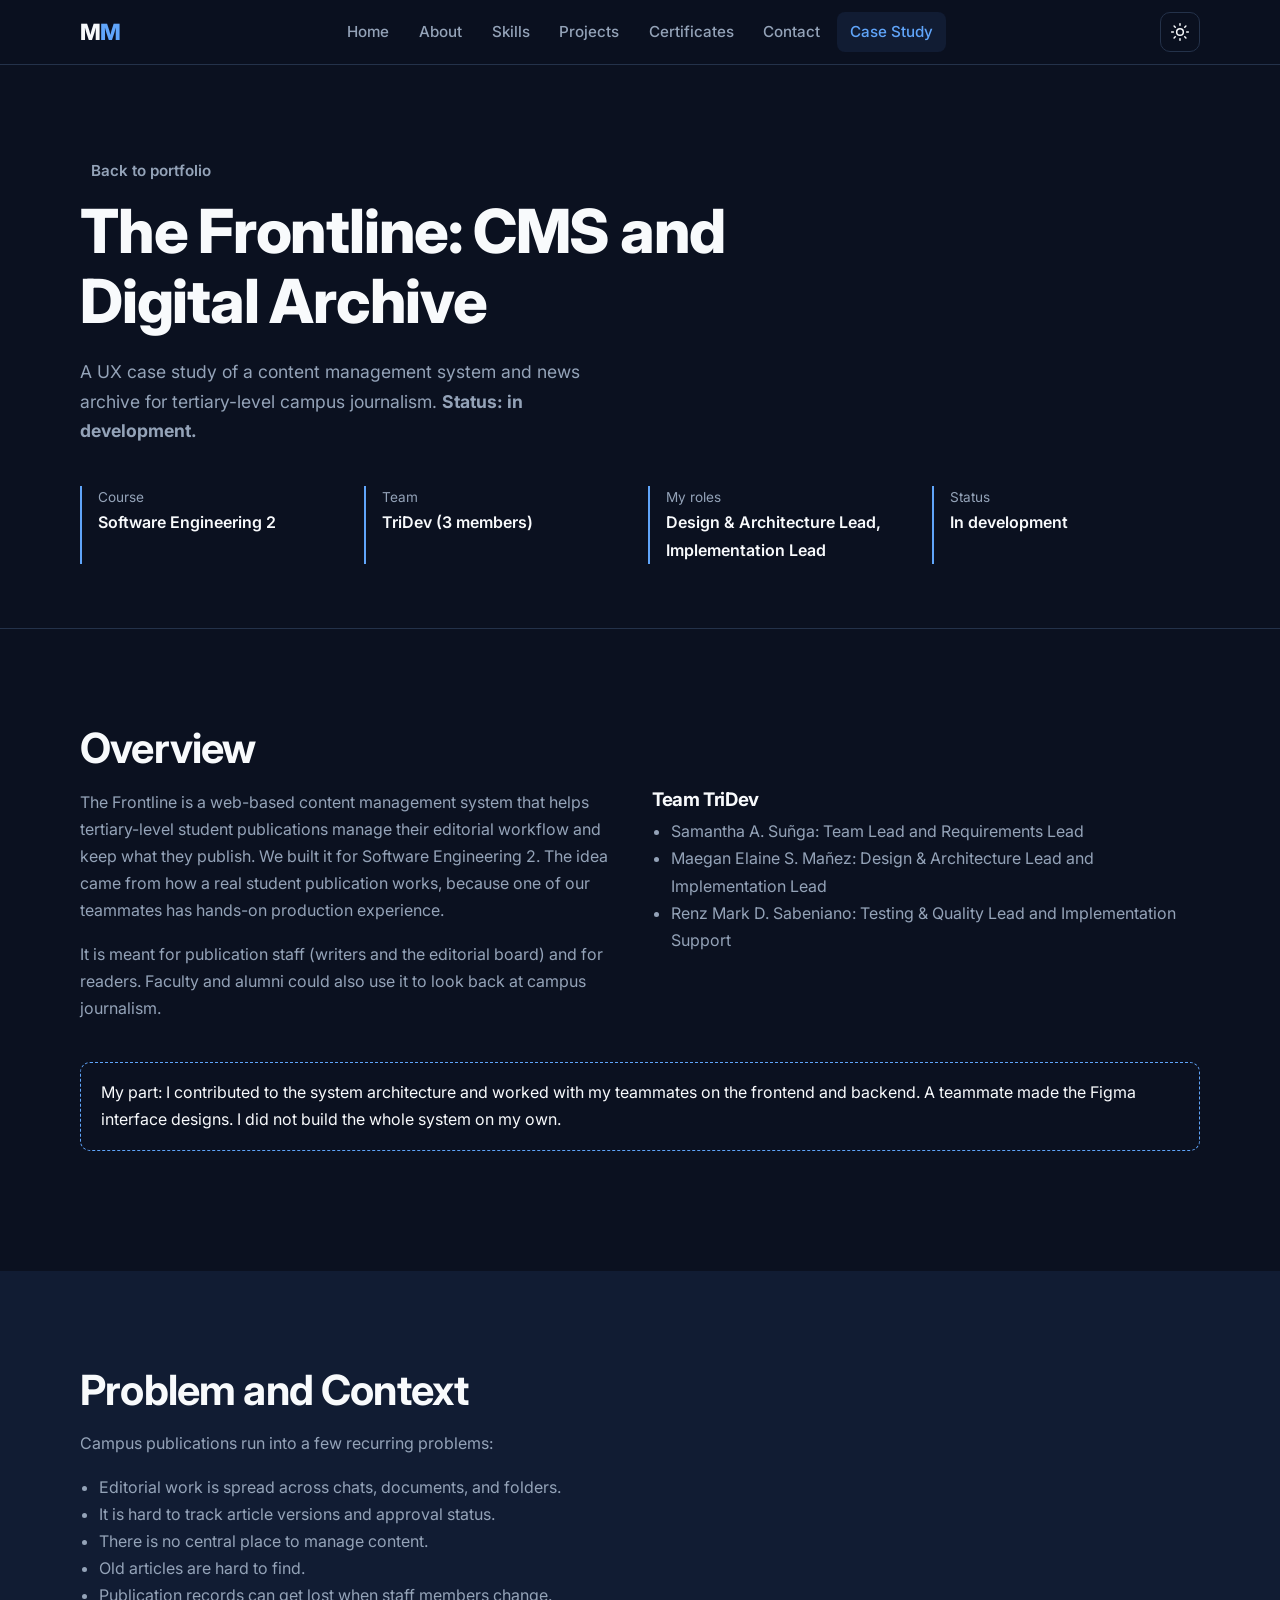
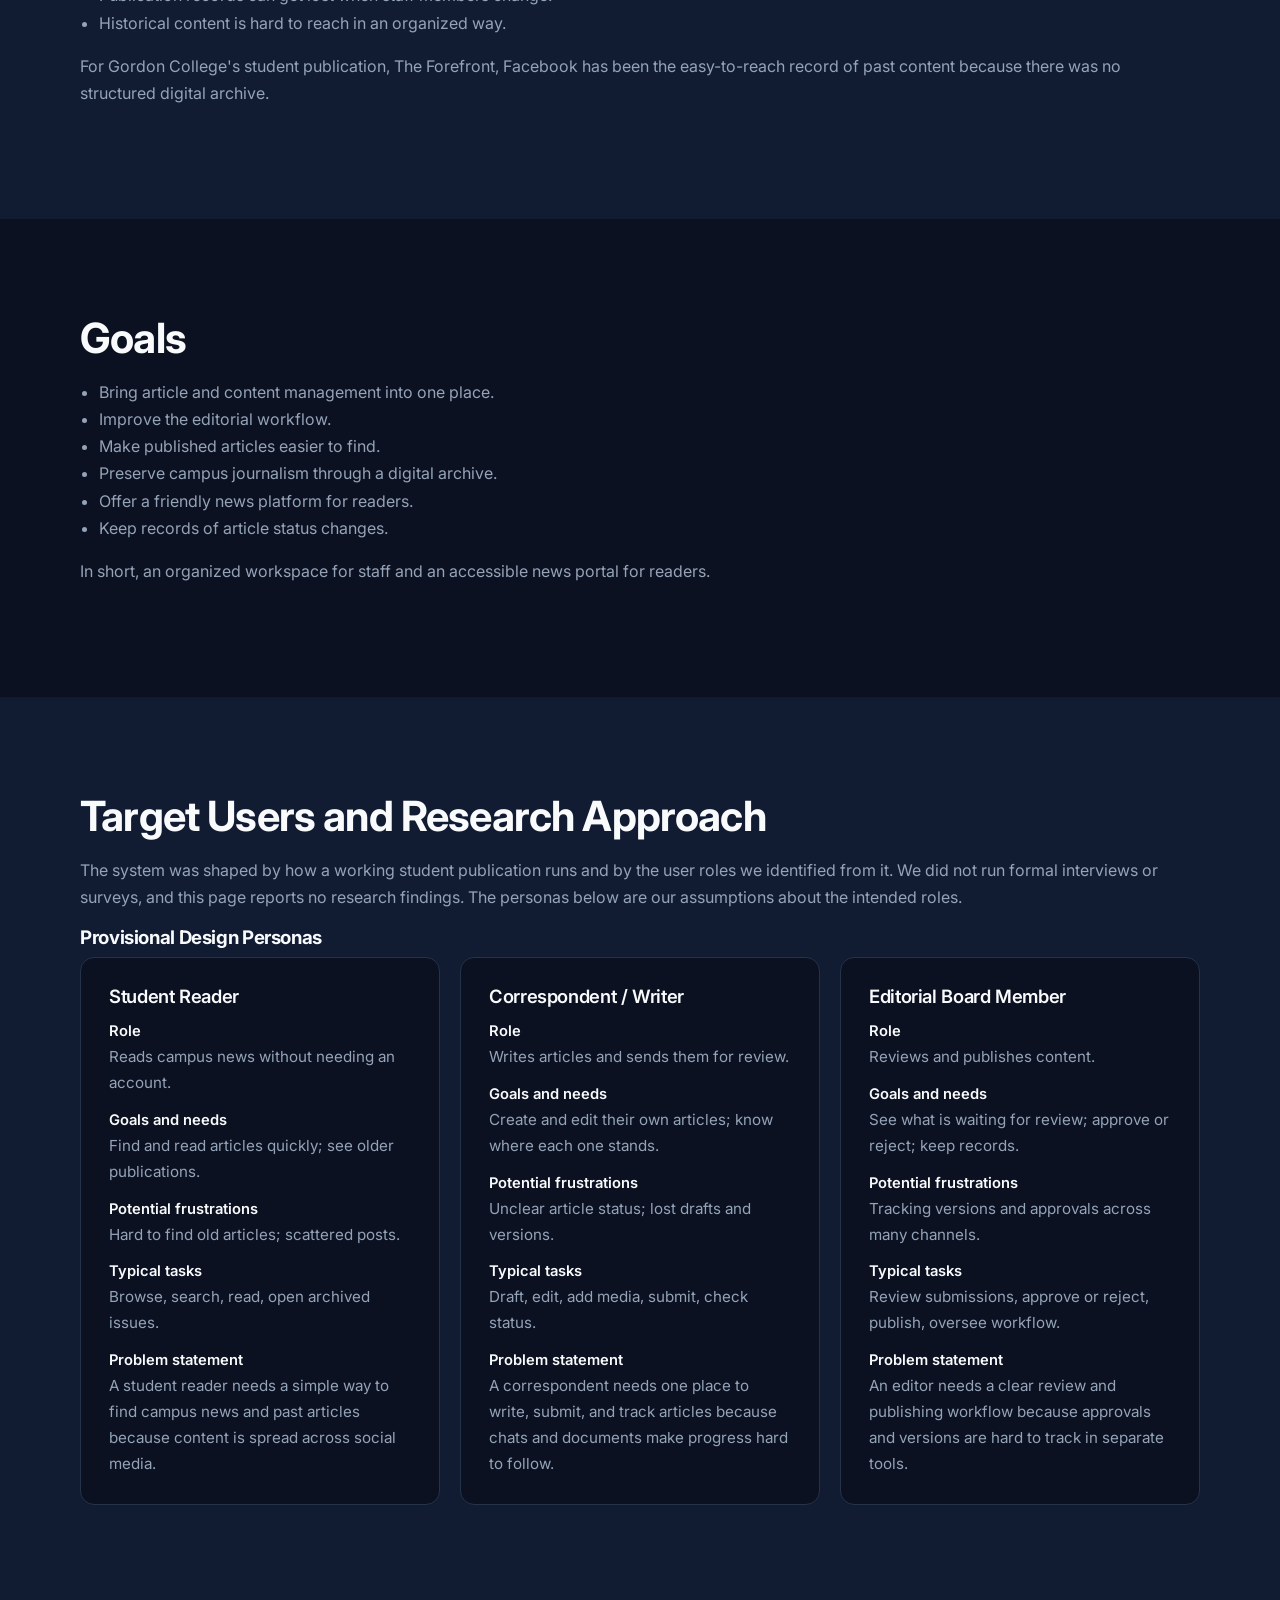
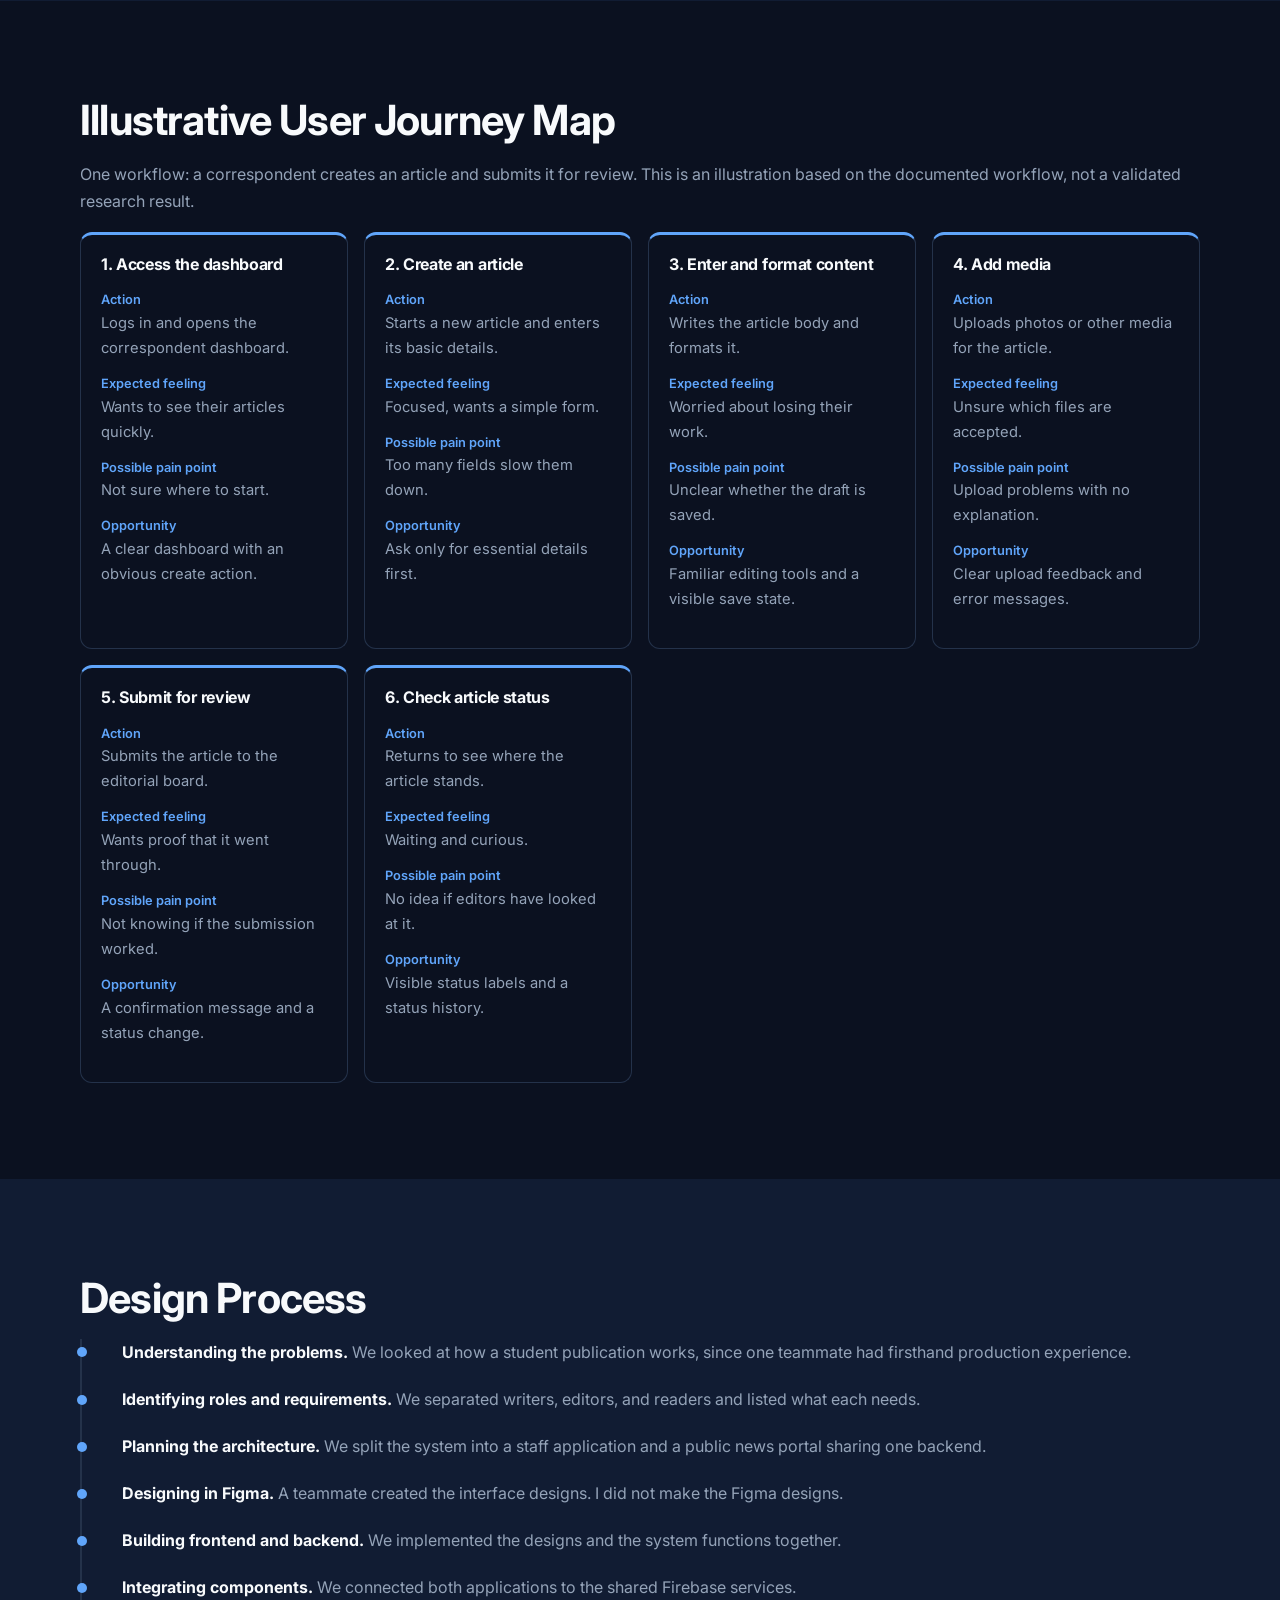
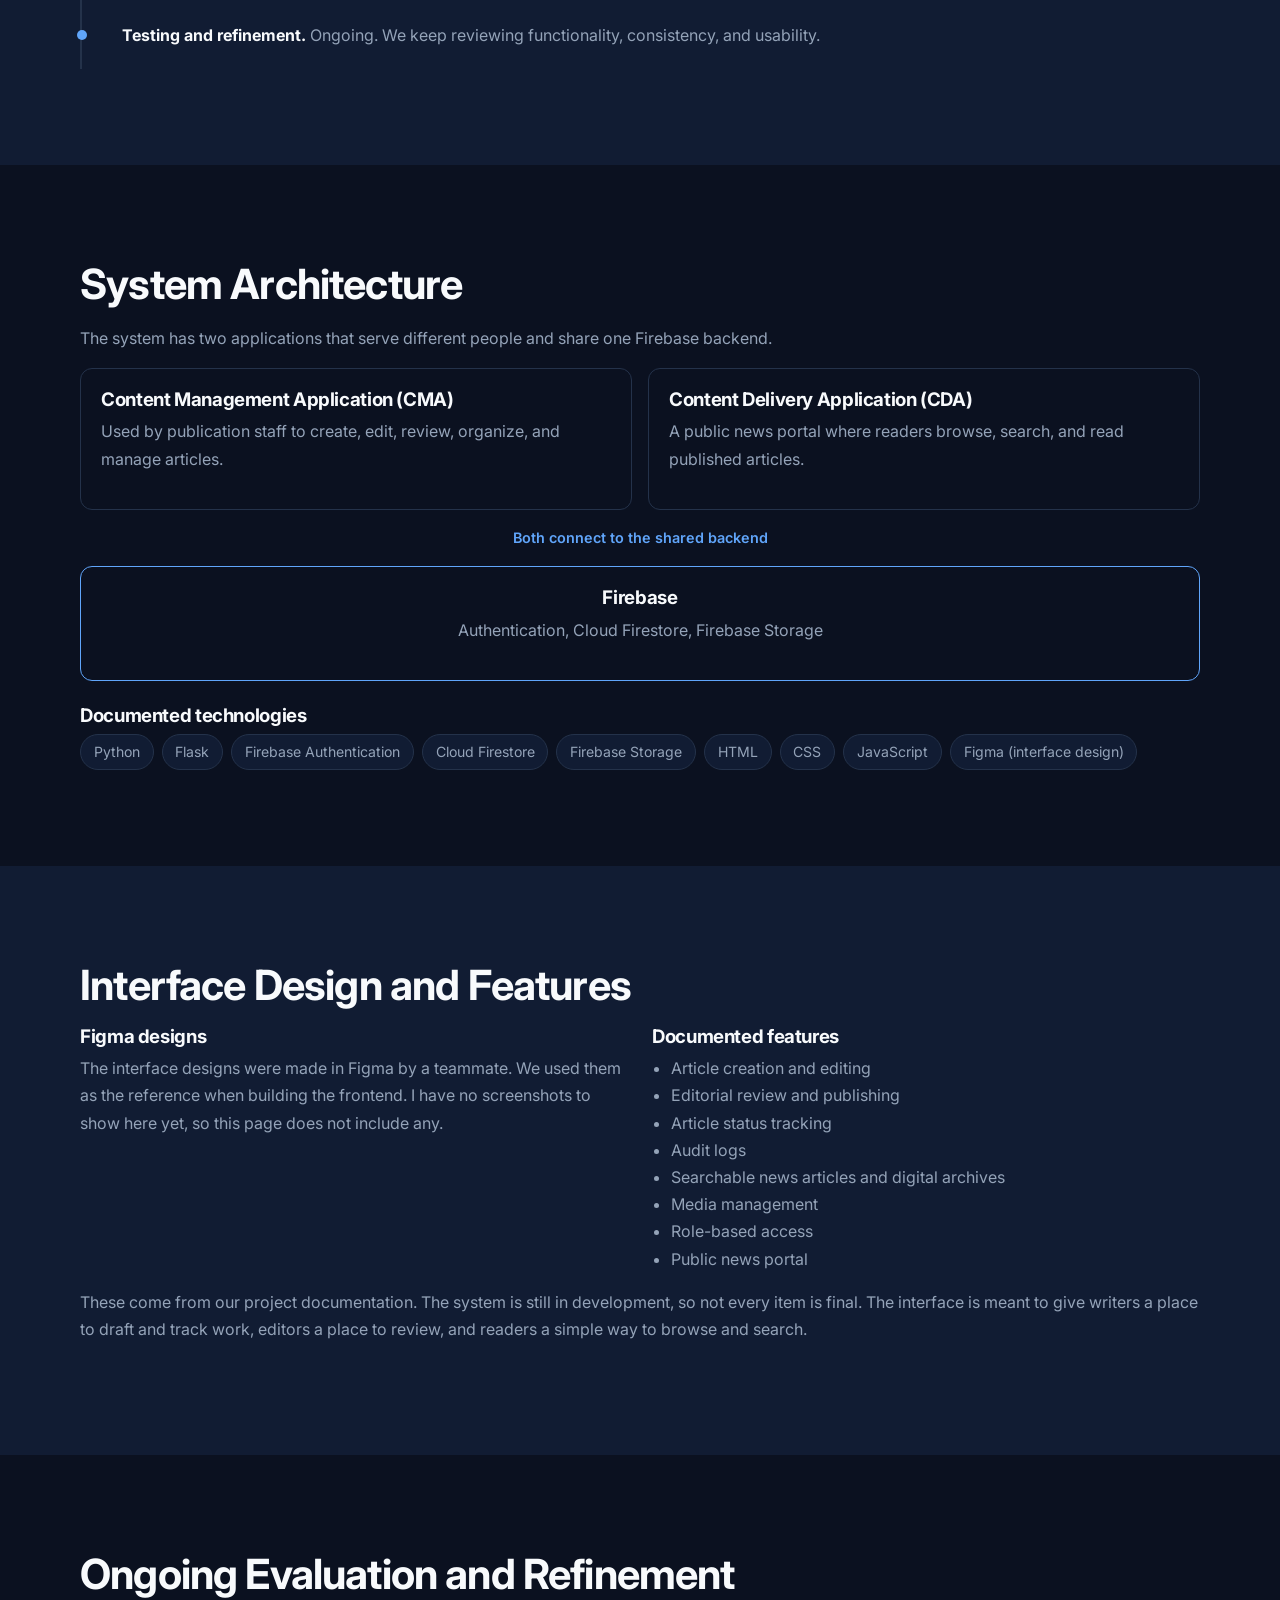
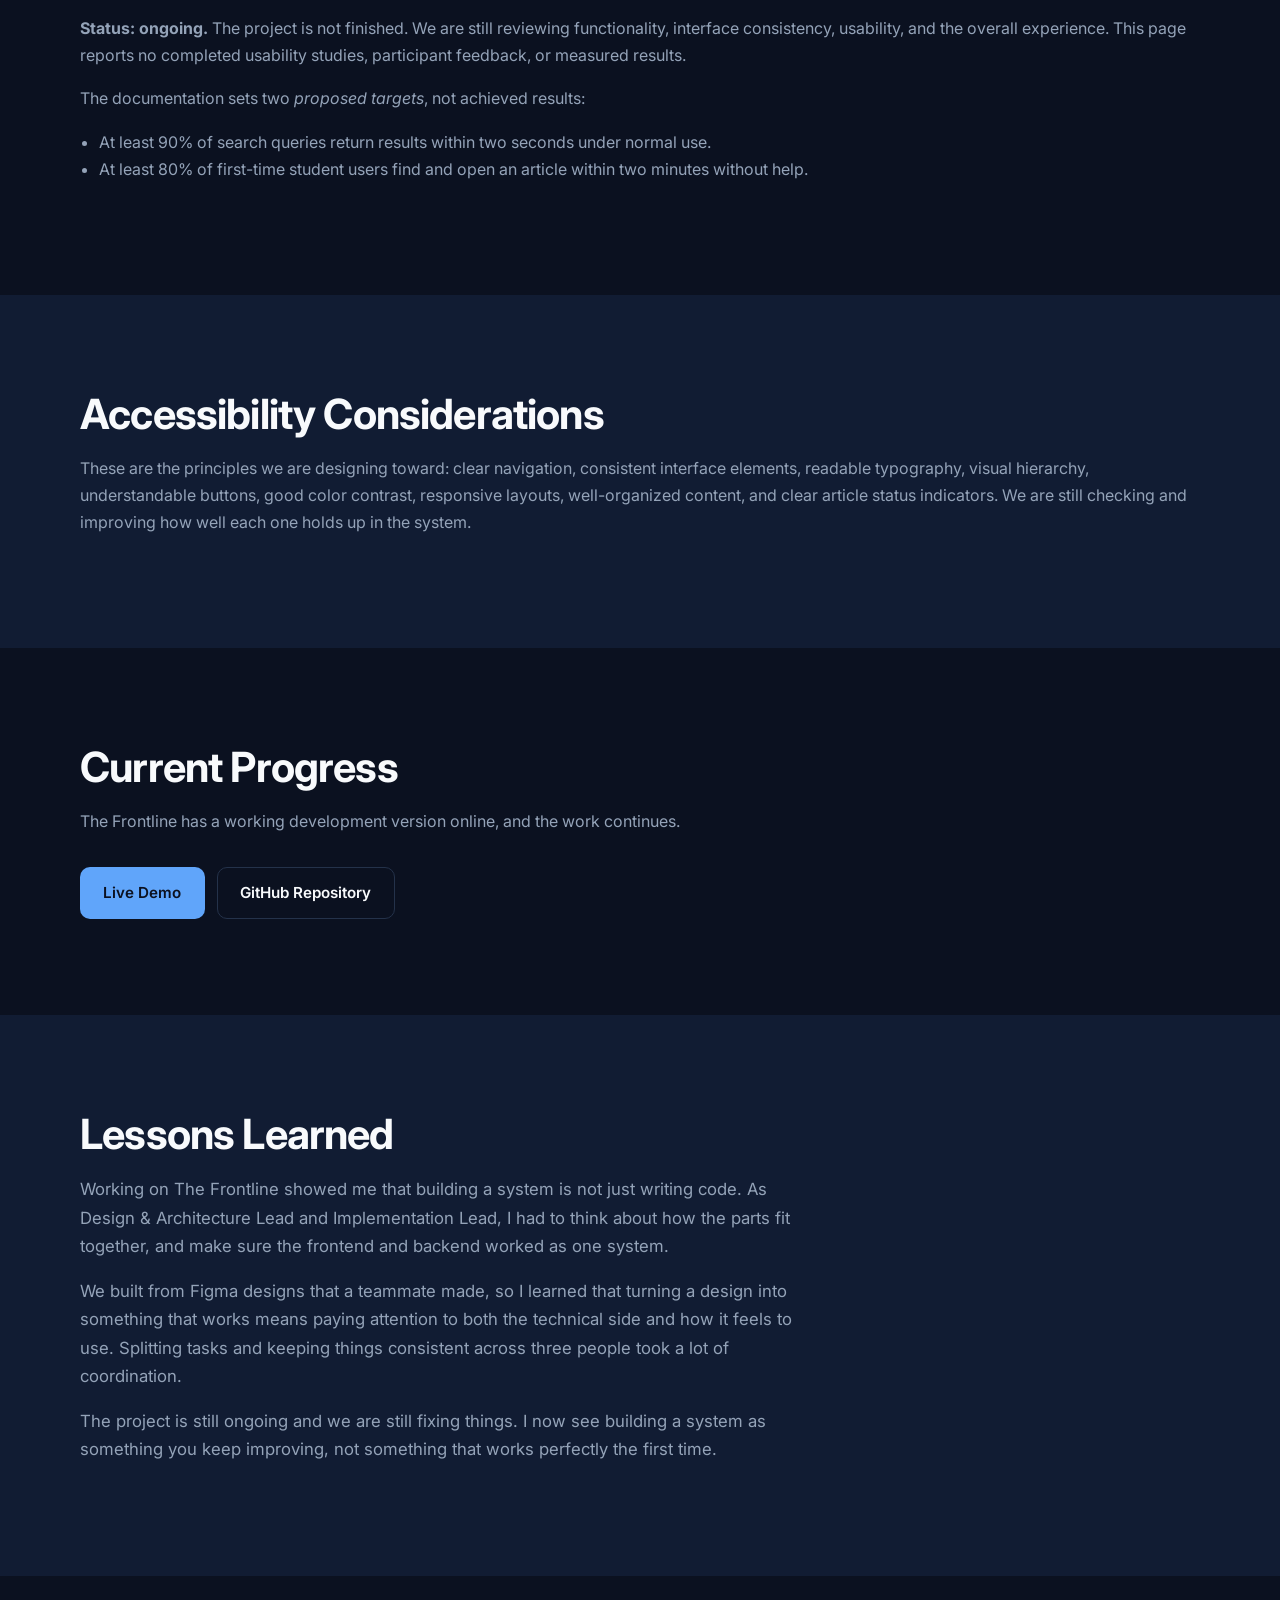
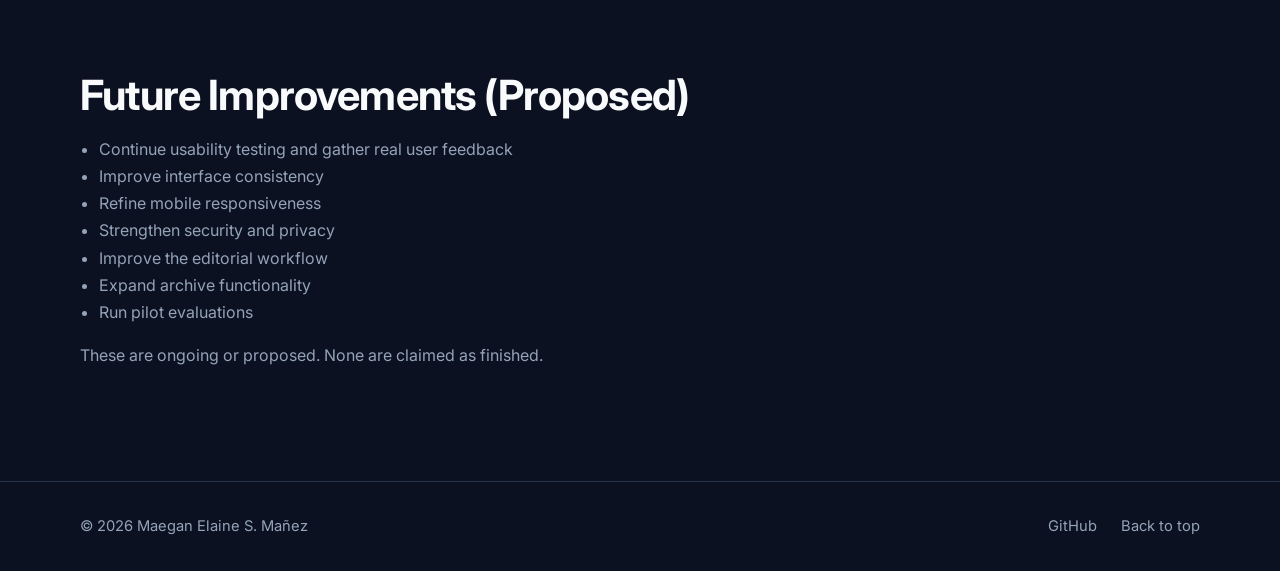
==== frontend/case-study.html @ 3d096ece "Initial commit - Personal Portfolio" ====
<!DOCTYPE html>
<html lang="en" data-theme="dark">
<head>
<meta charset="UTF-8">
<meta name="viewport" content="width=device-width, initial-scale=1">
<title>The Frontline UX Case Study | Maegan Elaine S. Mañez</title>
<meta name="description" content="UX case study of The Frontline, a CMS and digital archive for campus journalism, by Maegan Elaine S. Mañez.">
<link rel="preconnect" href="https://fonts.googleapis.com">
<link rel="preconnect" href="https://fonts.gstatic.com" crossorigin>
<link href="https://fonts.googleapis.com/css2?family=Inter:wght@400;500;600;700;800&display=swap" rel="stylesheet">
<script>(function(){var t="dark";try{t=localStorage.getItem("theme")||"dark";}catch(e){}document.documentElement.setAttribute("data-theme",t);})();</script>
<link rel="stylesheet" href="style.css">
</head>
<body data-static-nav>
<a class="skip" href="#main">Skip to content</a>
<header class="nav" id="nav"><div class="container nav-inner">
<a href="index.html#home" class="logo" aria-label="Maegan, back to home">M<span>M</span></a>
<nav id="menu" class="menu" aria-label="Primary"><a href="index.html#home">Home</a><a href="index.html#about">About</a><a href="index.html#skills">Skills</a><a href="index.html#projects">Projects</a><a href="index.html#certificates">Certificates</a><a href="index.html#contact">Contact</a><a href="case-study.html" class="active" aria-current="page">Case Study</a></nav>
<div class="nav-actions"><button class="icon-btn" id="themeToggle" type="button" aria-label="Switch to light mode"><svg class="i-sun" viewBox="0 0 24 24" aria-hidden="true"><circle cx="12" cy="12" r="4"/><path d="M12 2v2M12 20v2M4.9 4.9l1.4 1.4M17.7 17.7l1.4 1.4M2 12h2M20 12h2M4.9 19.1l1.4-1.4M17.7 6.3l1.4-1.4"/></svg><svg class="i-moon" viewBox="0 0 24 24" aria-hidden="true"><path d="M21 12.8A9 9 0 1 1 11.2 3a7 7 0 0 0 9.8 9.8z"/></svg></button>
<button class="icon-btn burger" id="burger" type="button" aria-label="Open menu" aria-expanded="false" aria-controls="menu"><svg viewBox="0 0 24 24" aria-hidden="true"><path d="M4 7h16M4 12h16M4 17h16"/></svg></button></div></div></header>
<main id="main" class="cs">
<header class="cs-hero"><div class="container">
<a class="btn link" href="index.html#projects">Back to portfolio</a>
<h1>The Frontline: CMS and Digital Archive</h1>
<p class="lead">A UX case study of a content management system and news archive for tertiary-level campus journalism. <strong>Status: in development.</strong></p>
<dl class="facts"><div><dt>Course</dt><dd>Software Engineering 2</dd></div><div><dt>Team</dt><dd>TriDev (3 members)</dd></div><div><dt>My roles</dt><dd>Design &amp; Architecture Lead, Implementation Lead</dd></div><div><dt>Status</dt><dd>In development</dd></div></dl>
</div></header>
<section class="section"><div class="container reveal"><h2>Overview</h2><div class="two-col"><div><p>The Frontline is a web-based content management system that helps tertiary-level student publications manage their editorial workflow and keep what they publish. We built it for Software Engineering 2. The idea came from how a real student publication works, because one of our teammates has hands-on production experience.</p><p>It is meant for publication staff (writers and the editorial board) and for readers. Faculty and alumni could also use it to look back at campus journalism.</p></div>
<div><h3>Team TriDev</h3><ul class="plain"><li>Samantha A. Suñga: Team Lead and Requirements Lead</li><li>Maegan Elaine S. Mañez: Design &amp; Architecture Lead and Implementation Lead</li><li>Renz Mark D. Sabeniano: Testing &amp; Quality Lead and Implementation Support</li></ul></div></div>
<p class="note">My part: I contributed to the system architecture and worked with my teammates on the frontend and backend. A teammate made the Figma interface designs. I did not build the whole system on my own.</p></div></section><section class="section alt"><div class="container reveal"><h2>Problem and Context</h2><p>Campus publications run into a few recurring problems:</p><ul class="plain"><li>Editorial work is spread across chats, documents, and folders.</li><li>It is hard to track article versions and approval status.</li><li>There is no central place to manage content.</li><li>Old articles are hard to find.</li><li>Publication records can get lost when staff members change.</li><li>Historical content is hard to reach in an organized way.</li></ul><p>For Gordon College's student publication, The Forefront, Facebook has been the easy-to-reach record of past content because there was no structured digital archive.</p></div></section><section class="section"><div class="container reveal"><h2>Goals</h2><ul class="plain"><li>Bring article and content management into one place.</li><li>Improve the editorial workflow.</li><li>Make published articles easier to find.</li><li>Preserve campus journalism through a digital archive.</li><li>Offer a friendly news platform for readers.</li><li>Keep records of article status changes.</li></ul><p>In short, an organized workspace for staff and an accessible news portal for readers.</p></div></section><section class="section alt"><div class="container reveal"><h2>Target Users and Research Approach</h2><p>The system was shaped by how a working student publication runs and by the user roles we identified from it. We did not run formal interviews or surveys, and this page reports no research findings. The personas below are our assumptions about the intended roles.</p><h3>Provisional Design Personas</h3><div class="grid three"><article class="card persona"><h3>Student Reader</h3><dl><dt>Role</dt><dd>Reads campus news without needing an account.</dd><dt>Goals and needs</dt><dd>Find and read articles quickly; see older publications.</dd><dt>Potential frustrations</dt><dd>Hard to find old articles; scattered posts.</dd><dt>Typical tasks</dt><dd>Browse, search, read, open archived issues.</dd><dt>Problem statement</dt><dd>A student reader needs a simple way to find campus news and past articles because content is spread across social media.</dd></dl></article><article class="card persona"><h3>Correspondent / Writer</h3><dl><dt>Role</dt><dd>Writes articles and sends them for review.</dd><dt>Goals and needs</dt><dd>Create and edit their own articles; know where each one stands.</dd><dt>Potential frustrations</dt><dd>Unclear article status; lost drafts and versions.</dd><dt>Typical tasks</dt><dd>Draft, edit, add media, submit, check status.</dd><dt>Problem statement</dt><dd>A correspondent needs one place to write, submit, and track articles because chats and documents make progress hard to follow.</dd></dl></article><article class="card persona"><h3>Editorial Board Member</h3><dl><dt>Role</dt><dd>Reviews and publishes content.</dd><dt>Goals and needs</dt><dd>See what is waiting for review; approve or reject; keep records.</dd><dt>Potential frustrations</dt><dd>Tracking versions and approvals across many channels.</dd><dt>Typical tasks</dt><dd>Review submissions, approve or reject, publish, oversee workflow.</dd><dt>Problem statement</dt><dd>An editor needs a clear review and publishing workflow because approvals and versions are hard to track in separate tools.</dd></dl></article></div></div></section><section class="section"><div class="container reveal"><h2>Illustrative User Journey Map</h2><p>One workflow: a correspondent creates an article and submits it for review. This is an illustration based on the documented workflow, not a validated research result.</p><div class="journey"><article class="stage"><h3>1. Access the dashboard</h3><dl><dt>Action</dt><dd>Logs in and opens the correspondent dashboard.</dd><dt>Expected feeling</dt><dd>Wants to see their articles quickly.</dd><dt>Possible pain point</dt><dd>Not sure where to start.</dd><dt>Opportunity</dt><dd>A clear dashboard with an obvious create action.</dd></dl></article><article class="stage"><h3>2. Create an article</h3><dl><dt>Action</dt><dd>Starts a new article and enters its basic details.</dd><dt>Expected feeling</dt><dd>Focused, wants a simple form.</dd><dt>Possible pain point</dt><dd>Too many fields slow them down.</dd><dt>Opportunity</dt><dd>Ask only for essential details first.</dd></dl></article><article class="stage"><h3>3. Enter and format content</h3><dl><dt>Action</dt><dd>Writes the article body and formats it.</dd><dt>Expected feeling</dt><dd>Worried about losing their work.</dd><dt>Possible pain point</dt><dd>Unclear whether the draft is saved.</dd><dt>Opportunity</dt><dd>Familiar editing tools and a visible save state.</dd></dl></article><article class="stage"><h3>4. Add media</h3><dl><dt>Action</dt><dd>Uploads photos or other media for the article.</dd><dt>Expected feeling</dt><dd>Unsure which files are accepted.</dd><dt>Possible pain point</dt><dd>Upload problems with no explanation.</dd><dt>Opportunity</dt><dd>Clear upload feedback and error messages.</dd></dl></article><article class="stage"><h3>5. Submit for review</h3><dl><dt>Action</dt><dd>Submits the article to the editorial board.</dd><dt>Expected feeling</dt><dd>Wants proof that it went through.</dd><dt>Possible pain point</dt><dd>Not knowing if the submission worked.</dd><dt>Opportunity</dt><dd>A confirmation message and a status change.</dd></dl></article><article class="stage"><h3>6. Check article status</h3><dl><dt>Action</dt><dd>Returns to see where the article stands.</dd><dt>Expected feeling</dt><dd>Waiting and curious.</dd><dt>Possible pain point</dt><dd>No idea if editors have looked at it.</dd><dt>Opportunity</dt><dd>Visible status labels and a status history.</dd></dl></article></div></div></section><section class="section alt"><div class="container reveal"><h2>Design Process</h2><ol class="timeline"><li><strong>Understanding the problems.</strong> We looked at how a student publication works, since one teammate had firsthand production experience.</li><li><strong>Identifying roles and requirements.</strong> We separated writers, editors, and readers and listed what each needs.</li><li><strong>Planning the architecture.</strong> We split the system into a staff application and a public news portal sharing one backend.</li><li><strong>Designing in Figma.</strong> A teammate created the interface designs. I did not make the Figma designs.</li><li><strong>Building frontend and backend.</strong> We implemented the designs and the system functions together.</li><li><strong>Integrating components.</strong> We connected both applications to the shared Firebase services.</li><li><strong>Testing and refinement.</strong> Ongoing. We keep reviewing functionality, consistency, and usability.</li></ol></div></section><section class="section"><div class="container reveal"><h2>System Architecture</h2><p>The system has two applications that serve different people and share one Firebase backend.</p><div class="arch"><div class="arch-row"><div class="arch-box"><h3>Content Management Application (CMA)</h3><p>Used by publication staff to create, edit, review, organize, and manage articles.</p></div><div class="arch-box"><h3>Content Delivery Application (CDA)</h3><p>A public news portal where readers browse, search, and read published articles.</p></div></div><div class="arch-link">Both connect to the shared backend</div><div class="arch-box base"><h3>Firebase</h3><p>Authentication, Cloud Firestore, Firebase Storage</p></div></div>
<h3 style="margin-top:1.5rem">Documented technologies</h3><ul class="chips"><li>Python</li><li>Flask</li><li>Firebase Authentication</li><li>Cloud Firestore</li><li>Firebase Storage</li><li>HTML</li><li>CSS</li><li>JavaScript</li><li>Figma (interface design)</li></ul></div></section><section class="section alt"><div class="container reveal"><h2>Interface Design and Features</h2><div class="two-col"><div><h3>Figma designs</h3><p>The interface designs were made in Figma by a teammate. We used them as the reference when building the frontend. I have no screenshots to show here yet, so this page does not include any.</p></div><div><h3>Documented features</h3><ul class="plain"><li>Article creation and editing</li><li>Editorial review and publishing</li><li>Article status tracking</li><li>Audit logs</li><li>Searchable news articles and digital archives</li><li>Media management</li><li>Role-based access</li><li>Public news portal</li></ul></div></div><p>These come from our project documentation. The system is still in development, so not every item is final. The interface is meant to give writers a place to draft and track work, editors a place to review, and readers a simple way to browse and search.</p></div></section><section class="section"><div class="container reveal"><h2>Ongoing Evaluation and Refinement</h2><p><strong>Status: ongoing.</strong> The project is not finished. We are still reviewing functionality, interface consistency, usability, and the overall experience. This page reports no completed usability studies, participant feedback, or measured results.</p><p>The documentation sets two <em>proposed targets</em>, not achieved results:</p><ul class="plain"><li>At least 90% of search queries return results within two seconds under normal use.</li><li>At least 80% of first-time student users find and open an article within two minutes without help.</li></ul></div></section><section class="section alt"><div class="container reveal"><h2>Accessibility Considerations</h2><p>These are the principles we are designing toward: clear navigation, consistent interface elements, readable typography, visual hierarchy, understandable buttons, good color contrast, responsive layouts, well-organized content, and clear article status indicators. We are still checking and improving how well each one holds up in the system.</p></div></section><section class="section"><div class="container reveal"><h2>Current Progress</h2><p>The Frontline has a working development version online, and the work continues.</p><div class="btn-row"><a class="btn primary" href="https://softeng-jet.vercel.app/index.html?section=News" target="_blank" rel="noopener noreferrer">Live Demo</a><a class="btn ghost" href="https://github.com/max-sng/The-Frontline-CMS-and-Digital-Archive" target="_blank" rel="noopener noreferrer">GitHub Repository</a></div></div></section><section class="section alt"><div class="container reveal"><h2>Lessons Learned</h2><div class="narrow"><p>Working on The Frontline showed me that building a system is not just writing code. As Design &amp; Architecture Lead and Implementation Lead, I had to think about how the parts fit together, and make sure the frontend and backend worked as one system.</p><p>We built from Figma designs that a teammate made, so I learned that turning a design into something that works means paying attention to both the technical side and how it feels to use. Splitting tasks and keeping things consistent across three people took a lot of coordination.</p><p>The project is still ongoing and we are still fixing things. I now see building a system as something you keep improving, not something that works perfectly the first time.</p></div></div></section><section class="section"><div class="container reveal"><h2>Future Improvements (Proposed)</h2><ul class="plain"><li>Continue usability testing and gather real user feedback</li><li>Improve interface consistency</li><li>Refine mobile responsiveness</li><li>Strengthen security and privacy</li><li>Improve the editorial workflow</li><li>Expand archive functionality</li><li>Run pilot evaluations</li></ul><p>These are ongoing or proposed. None are claimed as finished.</p></div></section>
</main>
<footer class="footer"><div class="container foot-inner"><p>&copy; <span id="year"></span> Maegan Elaine S. Mañez</p><div class="foot-links"><a href="https://github.com/MaeganManez" target="_blank" rel="noopener noreferrer">GitHub</a><a href="#main">Back to top</a></div></div></footer>
<script src="script.js"></script>
</body>
</html>
---- frontend/style.css ----
:root{--bg:#fff;--bg2:#F0F7FF;--accent:#2563EB;--text:#0F172A;--muted:#64748B;--line:#E2E8F0;--on-accent:#fff;--nav-bg:rgba(255,255,255,.85)}
[data-theme="dark"]{--bg:#0B1120;--bg2:#111C33;--accent:#60A5FA;--text:#F8FAFC;--muted:#94A3B8;--line:#24324A;--on-accent:#0B1120;--nav-bg:rgba(11,17,32,.85)}
*,*::before,*::after{box-sizing:border-box}
html{scroll-behavior:smooth;scroll-padding-top:72px}
body{margin:0;font-family:Inter,system-ui,-apple-system,"Segoe UI",sans-serif;background:var(--bg);color:var(--text);line-height:1.7;transition:background .3s,color .3s;overflow-x:hidden}
a{color:inherit;text-decoration:none}
h1,h2,h3{line-height:1.15;margin:0;letter-spacing:-.02em}
p{margin:0 0 1rem}
svg{width:1.25rem;height:1.25rem;fill:none;stroke:currentColor;stroke-width:1.8;stroke-linecap:round;stroke-linejoin:round;flex:none}
:focus-visible{outline:2px solid var(--accent);outline-offset:3px;border-radius:6px}
.container{width:min(1120px,100% - 2.5rem);margin-inline:auto}
.narrow{max-width:720px}
.skip{position:absolute;left:-999px;top:8px;background:var(--accent);color:var(--on-accent);padding:.5rem 1rem;border-radius:6px;z-index:100}
.skip:focus{left:8px}

.nav{position:sticky;top:0;z-index:50;background:var(--nav-bg);backdrop-filter:blur(10px);border-bottom:1px solid var(--line);transition:background .3s,border-color .3s}
.nav-inner{display:flex;align-items:center;justify-content:space-between;height:64px;gap:1rem}
.logo{font-weight:800;font-size:1.4rem;letter-spacing:-.04em}
.logo span{color:var(--accent)}
.menu{display:flex;gap:.25rem}
.menu a{padding:.45rem .8rem;border-radius:8px;color:var(--muted);font-size:.95rem;font-weight:500;transition:color .2s,background .2s}
.menu a:hover{color:var(--text);background:var(--bg2)}
.menu a.active{color:var(--accent);background:var(--bg2)}
.nav-actions{display:flex;gap:.5rem}
.icon-btn{display:grid;place-items:center;width:40px;height:40px;border:1px solid var(--line);background:transparent;color:var(--text);border-radius:10px;cursor:pointer;transition:border-color .2s,color .2s}
.icon-btn:hover{border-color:var(--accent);color:var(--accent)}
.burger{display:none}
[data-theme="dark"] .i-moon,[data-theme="light"] .i-sun{display:none}

.hero{position:relative;min-height:calc(100vh - 64px);display:flex;align-items:center;overflow:hidden;border-bottom:1px solid var(--line)}
.hero::before{content:"";position:absolute;inset:0;background-image:linear-gradient(var(--line) 1px,transparent 1px),linear-gradient(90deg,var(--line) 1px,transparent 1px);background-size:64px 64px;opacity:.35;mask-image:radial-gradient(ellipse at 75% 40%,#000 0,transparent 70%);-webkit-mask-image:radial-gradient(ellipse at 75% 40%,#000 0,transparent 70%)}
.hero-mark{position:absolute;right:max(2rem,6vw);top:50%;transform:translateY(-50%);font-size:clamp(9rem,30vw,26rem);font-weight:800;letter-spacing:-.08em;color:transparent;-webkit-text-stroke:2px var(--accent);opacity:.28;user-select:none;pointer-events:none;line-height:1}
.hero-inner{position:relative;padding-block:5rem;animation:rise .8s ease both}
.hero h1{font-size:clamp(2.8rem,8vw,5.5rem);font-weight:800}
.subtitle{margin:1.25rem 0 1rem;font-size:clamp(1.1rem,2.4vw,1.5rem);font-weight:600;color:var(--accent)}
.lead{max-width:560px;color:var(--muted);font-size:1.1rem}
.btn-row{display:flex;flex-wrap:wrap;gap:.75rem;margin-top:2rem;align-items:center}
.btn{display:inline-flex;align-items:center;gap:.5rem;padding:.75rem 1.4rem;border-radius:10px;font-weight:600;font-size:.95rem;border:1px solid transparent;transition:transform .2s,background .2s,border-color .2s,color .2s}
.btn.primary{background:var(--accent);color:var(--on-accent)}
.btn.primary:hover{transform:translateY(-2px)}
.btn.ghost{border-color:var(--line);color:var(--text)}
.btn.ghost:hover{border-color:var(--accent);color:var(--accent)}
.btn.link{color:var(--muted);padding-inline:.6rem}
.btn.link:hover{color:var(--accent)}

.section{padding:6rem 0}
.alt{background:var(--bg2)}
.section h2{font-size:clamp(1.9rem,4vw,2.6rem);font-weight:700;margin-bottom:.75rem}
.section-intro{color:var(--muted);margin-bottom:2.5rem}
.narrow p{color:var(--muted);font-size:1.05rem}
.narrow h2{margin-bottom:1.5rem}

.grid{display:grid;gap:1.25rem}
.grid.two{grid-template-columns:repeat(auto-fit,minmax(min(100%,340px),1fr))}
.grid.three{grid-template-columns:repeat(auto-fit,minmax(min(100%,280px),1fr))}
.card{background:var(--bg);border:1px solid var(--line);border-radius:14px;padding:1.75rem;transition:transform .25s,border-color .25s,background .3s}
.alt .card{background:var(--bg)}
.card:hover{transform:translateY(-4px);border-color:var(--accent)}
.card h3{font-size:1.15rem;font-weight:600;margin-bottom:1rem}
.chips{list-style:none;margin:0;padding:0;display:flex;flex-wrap:wrap;gap:.5rem}
.chips li{padding:.3rem .8rem;border:1px solid var(--line);border-radius:999px;font-size:.88rem;color:var(--muted);background:var(--bg2)}
.alt .chips li{background:var(--bg2)}
.project{display:flex;flex-direction:column;align-items:flex-start}
.project p{color:var(--muted);flex:1}
.project .chips{margin-bottom:1.5rem}
.p-icon,.c-icon{display:grid;place-items:center;width:48px;height:48px;border-radius:12px;background:var(--bg2);color:var(--accent);margin-bottom:1.25rem}
.alt .p-icon{background:var(--bg2)}
.p-icon svg,.c-icon svg{width:1.5rem;height:1.5rem}
.cert{display:flex;flex-direction:column;align-items:flex-start}
.cert h3{margin-bottom:1.5rem}
.cert .btn{margin-top:auto}
.contact{display:flex;align-items:center;gap:1rem}
.contact svg{width:1.6rem;height:1.6rem;color:var(--accent)}
.contact span{display:flex;flex-direction:column;color:var(--muted);font-size:.95rem;overflow-wrap:anywhere}
.contact strong{color:var(--text);font-size:1rem}

.footer{border-top:1px solid var(--line);padding:2rem 0}
.foot-inner{display:flex;flex-wrap:wrap;justify-content:space-between;gap:1rem;color:var(--muted);font-size:.92rem}
.foot-inner p{margin:0}
.foot-links{display:flex;gap:1.5rem}
.foot-links a:hover{color:var(--accent)}

.reveal{opacity:0;transform:translateY(16px);transition:opacity .7s ease,transform .7s ease}
.reveal.in{opacity:1;transform:none}
@keyframes rise{from{opacity:0;transform:translateY(20px)}to{opacity:1;transform:none}}

@media (max-width:820px){
  .burger{display:grid}
  .menu{position:absolute;top:64px;left:0;right:0;flex-direction:column;background:var(--bg);border-bottom:1px solid var(--line);padding:.75rem 1.25rem 1rem;display:none}
  .menu.open{display:flex}
  .menu a{padding:.8rem}
  .hero-mark{right:-1rem;opacity:.15}
  .section{padding:4.5rem 0}
}
@media (prefers-reduced-motion:reduce){
  html{scroll-behavior:auto}
  *,*::before,*::after{animation:none!important;transition:none!important}
  .reveal{opacity:1;transform:none}
}

/* Projects v2 */
.project.featured{grid-column:1/-1;border-color:var(--accent)}
.project h3{display:flex;flex-wrap:wrap;gap:.5rem .75rem;align-items:center}
.badge{font-size:.75rem;font-weight:600;padding:.2rem .65rem;border-radius:999px;background:var(--accent);color:var(--on-accent)}
.badge.soft{background:transparent;border:1px solid var(--accent);color:var(--accent)}
.meta{display:grid;gap:.25rem;margin:0 0 1rem;font-size:.92rem}
.meta div{display:flex;gap:.75rem}
.meta dt{min-width:5.5rem;color:var(--muted)}
.meta dd{margin:0}
.project .btn-row{margin-top:auto}
.project .chips{margin:0 0 1.5rem}
.small{font-size:.85rem}
/* Modal */
.modal{position:fixed;inset:0;z-index:100;display:grid;place-items:center;padding:1rem;background:rgba(2,6,23,.7)}
.modal[hidden]{display:none}
.modal-box{display:flex;flex-direction:column;width:min(960px,100%);height:min(90vh,900px);background:var(--bg);border:1px solid var(--line);border-radius:14px;overflow:hidden}
.modal-head{display:flex;align-items:center;gap:.75rem;padding:.75rem 1rem;border-bottom:1px solid var(--line)}
.modal-head h2{flex:1;font-size:1.05rem;margin:0}
.modal-box object{flex:1;width:100%;border:0}
.modal-fallback{padding:1.5rem;color:var(--muted)}
/* Case study */
.cs-hero{padding:5rem 0 3rem;border-bottom:1px solid var(--line)}
.cs-hero h1{font-size:clamp(2.2rem,6vw,3.8rem);font-weight:800;max-width:18ch}
.cs-hero .lead{margin-top:1.25rem}
.facts{display:grid;grid-template-columns:repeat(auto-fit,minmax(200px,1fr));gap:1rem;margin-top:2.5rem}
.facts div{border-left:2px solid var(--accent);padding-left:1rem}
.facts dt{font-size:.85rem;color:var(--muted)}
.facts dd{margin:0;font-weight:600}
.cs h2{margin-bottom:1rem}
.cs h3{margin-bottom:.5rem}
.cs p,.cs li{color:var(--muted)}
.cs ul.plain{margin:0 0 1rem;padding-left:1.2rem}
.note{border:1px dashed var(--accent);border-radius:10px;padding:1rem 1.25rem;margin:1.5rem 0;color:var(--text)!important}
.persona dl{margin:0}
.persona dt{font-weight:600;color:var(--text);margin-top:.75rem;font-size:.92rem}
.persona dd{margin:0;color:var(--muted);font-size:.95rem}
.journey{display:grid;grid-template-columns:repeat(auto-fit,minmax(230px,1fr));gap:1rem}
.stage{background:var(--bg);border:1px solid var(--line);border-top:3px solid var(--accent);border-radius:12px;padding:1.25rem}
.stage h3{font-size:1rem}
.stage dt{font-size:.8rem;font-weight:600;color:var(--accent);margin-top:.75rem}
.stage dd{margin:0;font-size:.92rem;color:var(--muted)}
.timeline{list-style:none;margin:0;padding:0 0 0 1.5rem;border-left:2px solid var(--line)}
.timeline li{position:relative;padding:0 0 1.25rem 1rem}
.timeline li::before{content:"";position:absolute;left:-1.5rem;top:.55rem;width:10px;height:10px;margin-left:-5px;border-radius:50%;background:var(--accent)}
.timeline strong{color:var(--text)}
.arch{display:grid;gap:1rem}
.arch-row{display:grid;grid-template-columns:repeat(auto-fit,minmax(240px,1fr));gap:1rem}
.arch-box{border:1px solid var(--line);border-radius:12px;padding:1.25rem;background:var(--bg)}
.arch-box.base{border-color:var(--accent);text-align:center}
.arch-link{text-align:center;color:var(--accent);font-size:.9rem;font-weight:600}
.two-col{display:grid;grid-template-columns:repeat(auto-fit,minmax(min(100%,300px),1fr));gap:1.5rem}
.cs-nav{display:flex;flex-wrap:wrap;gap:.75rem;margin-top:2rem}
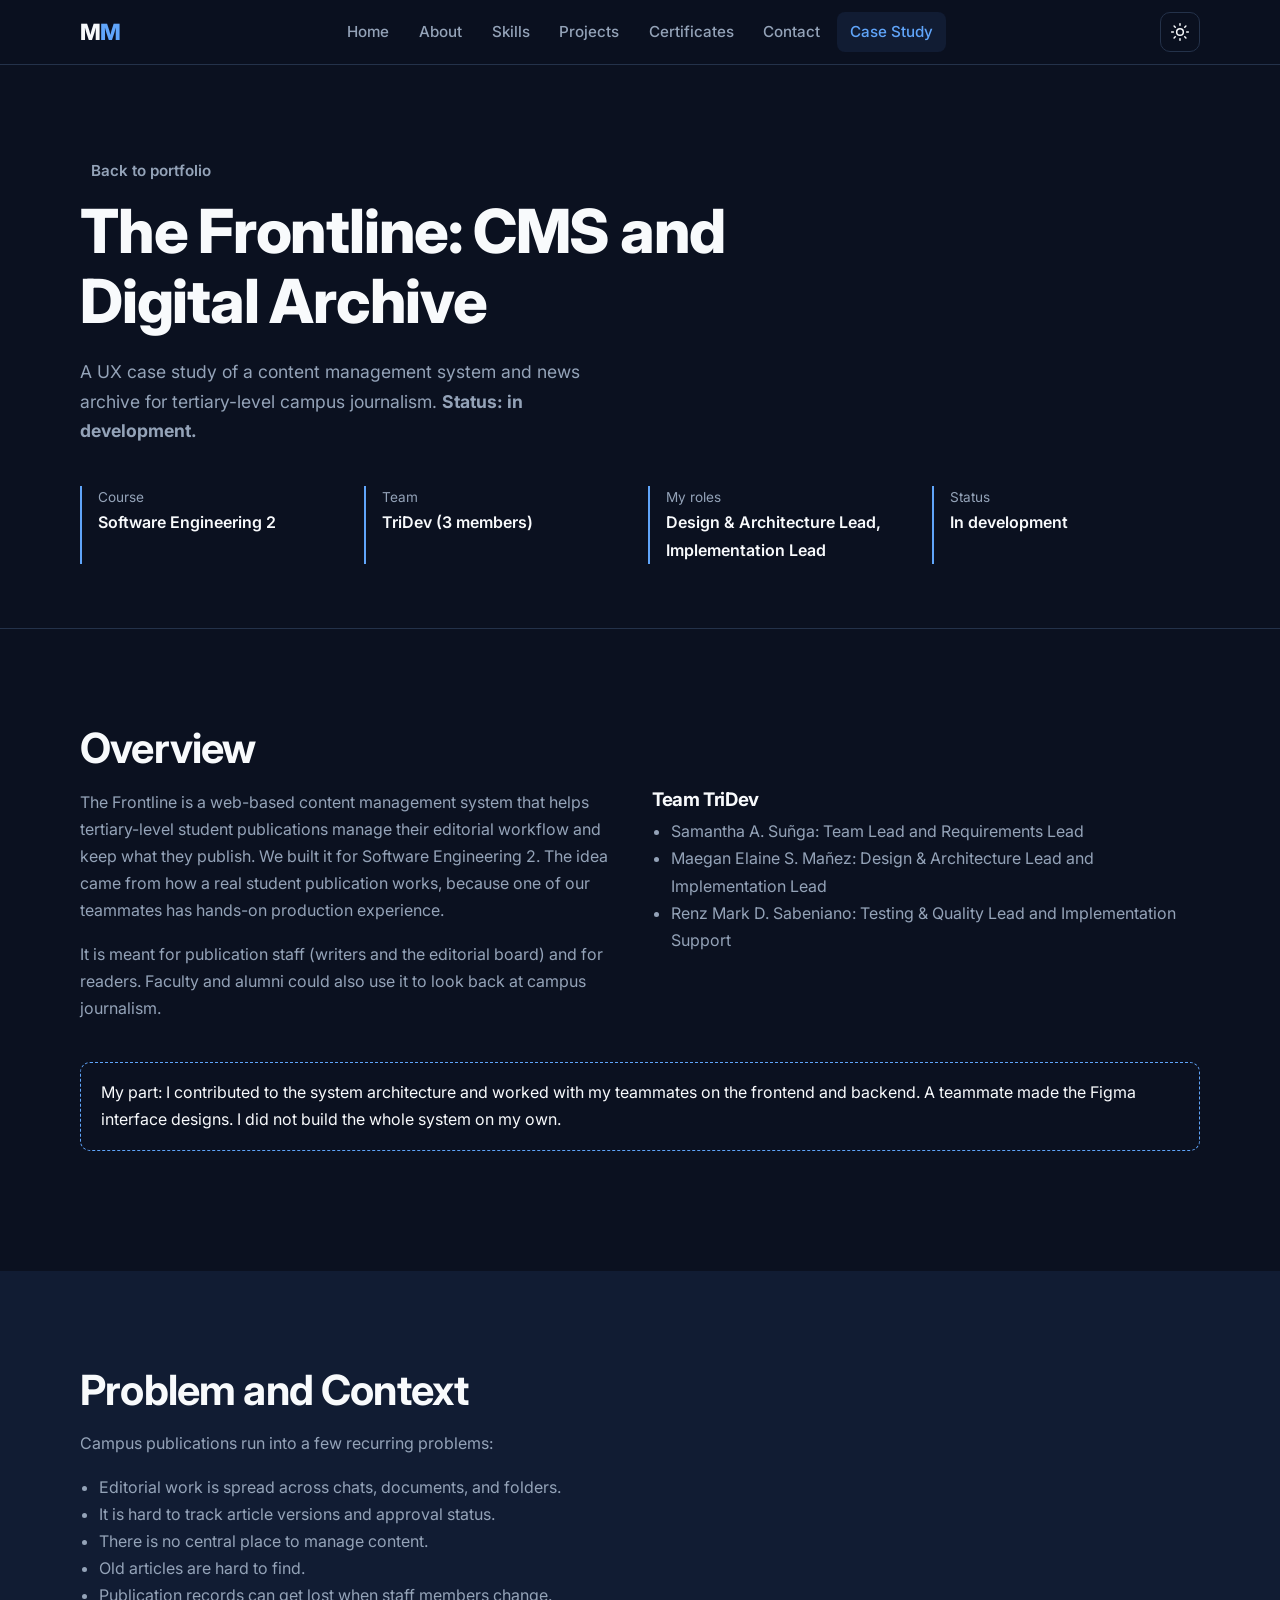
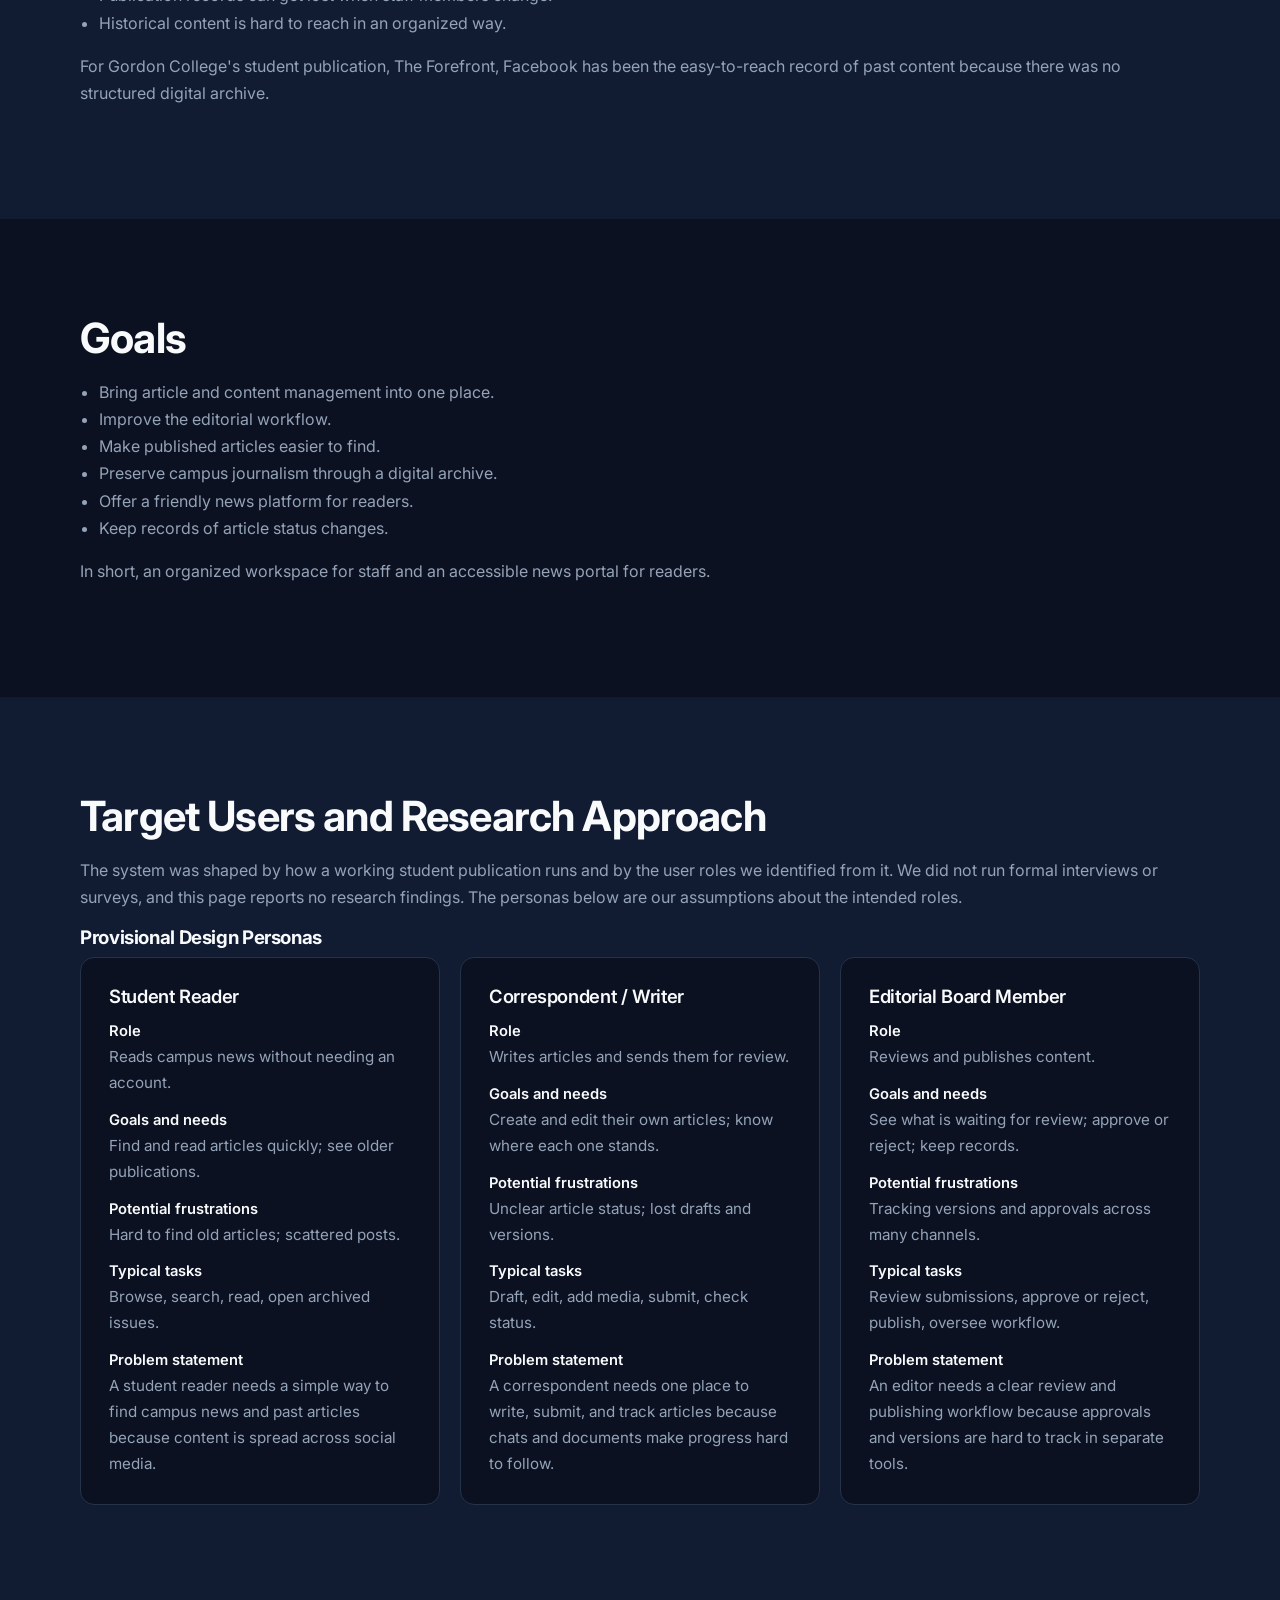
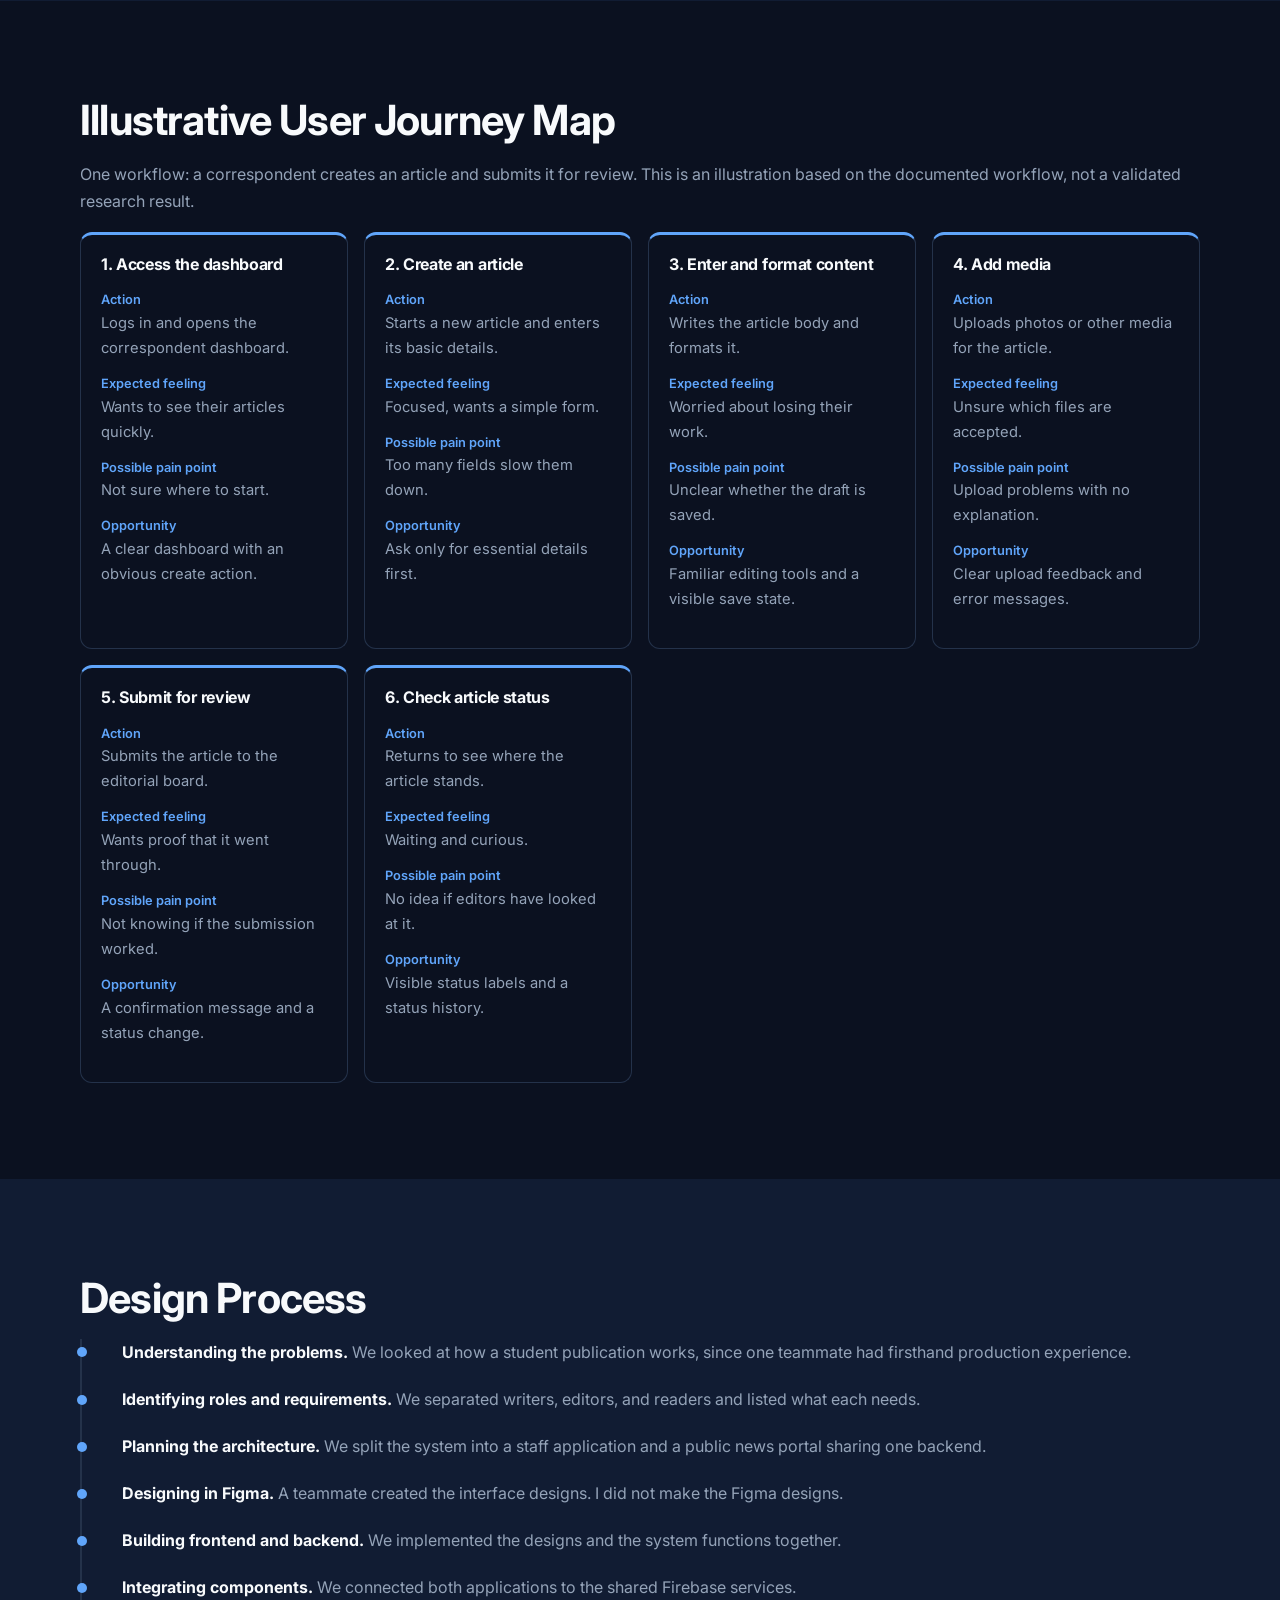
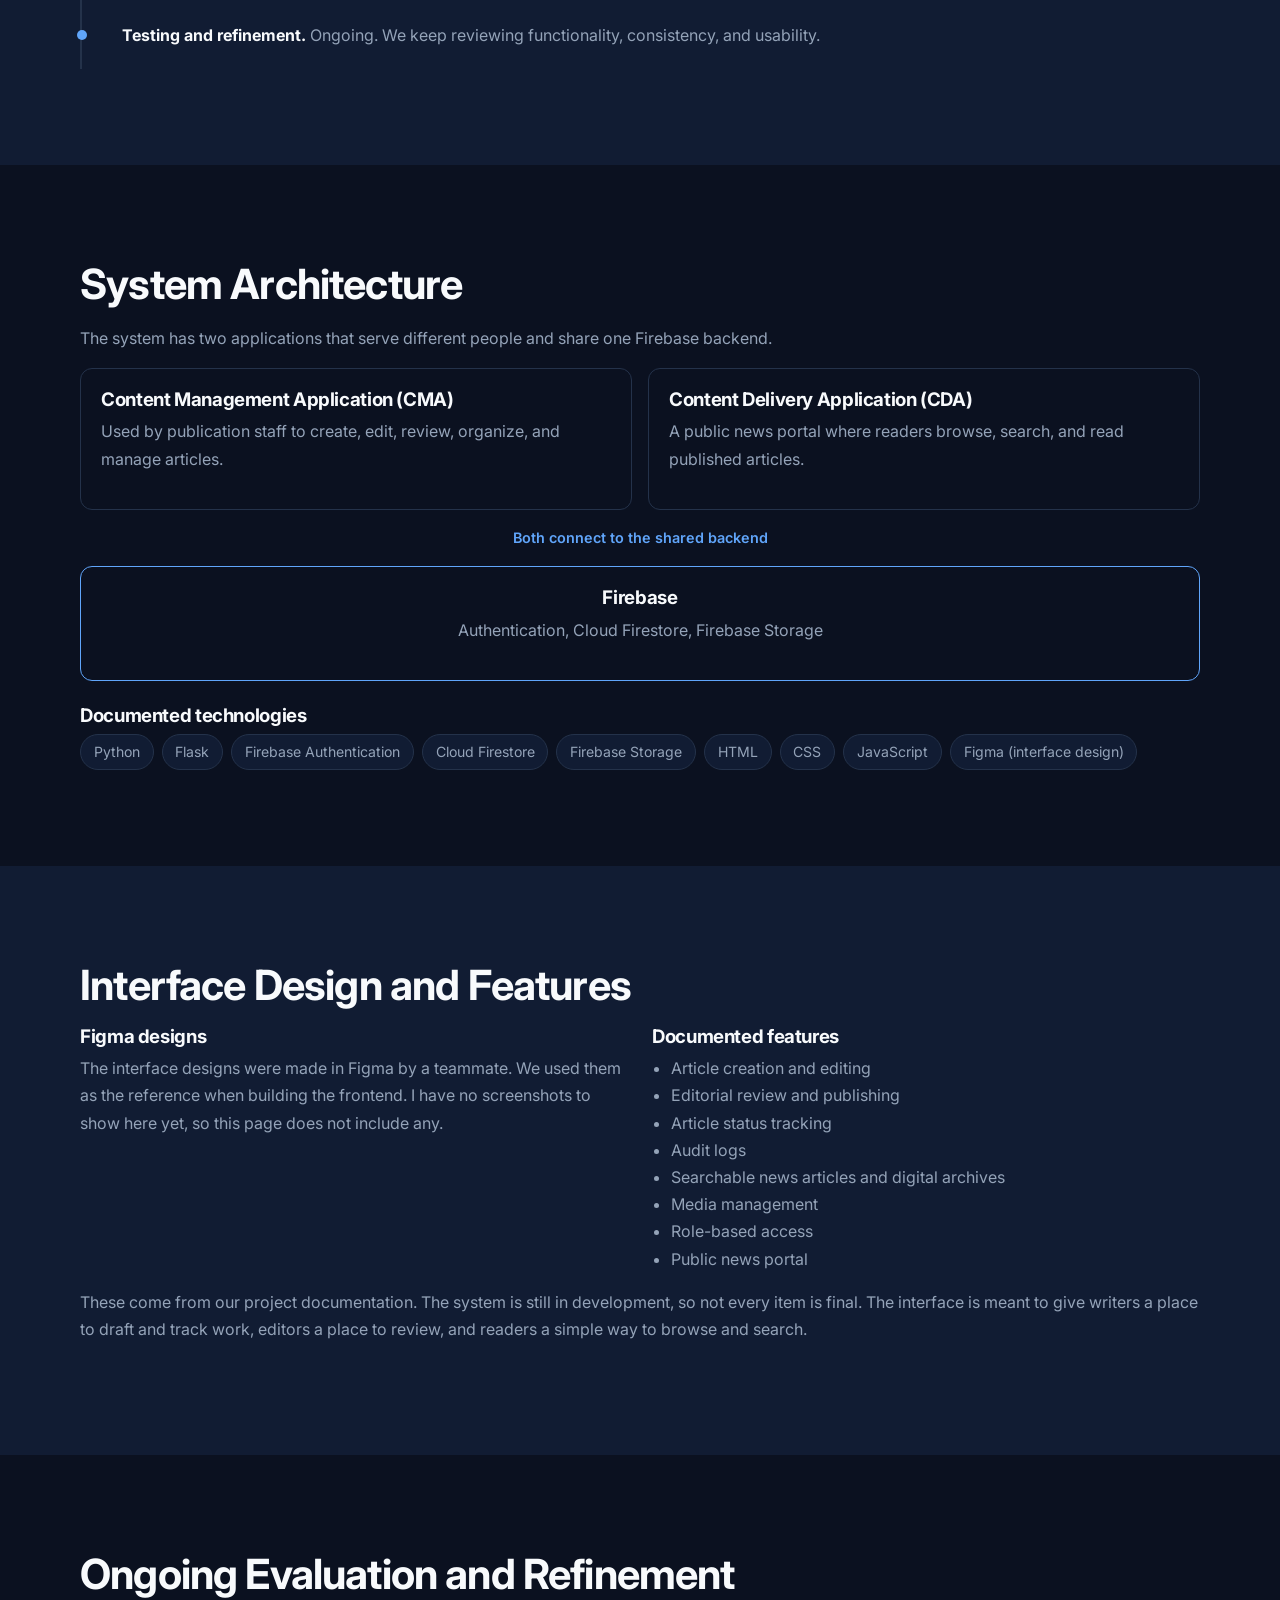
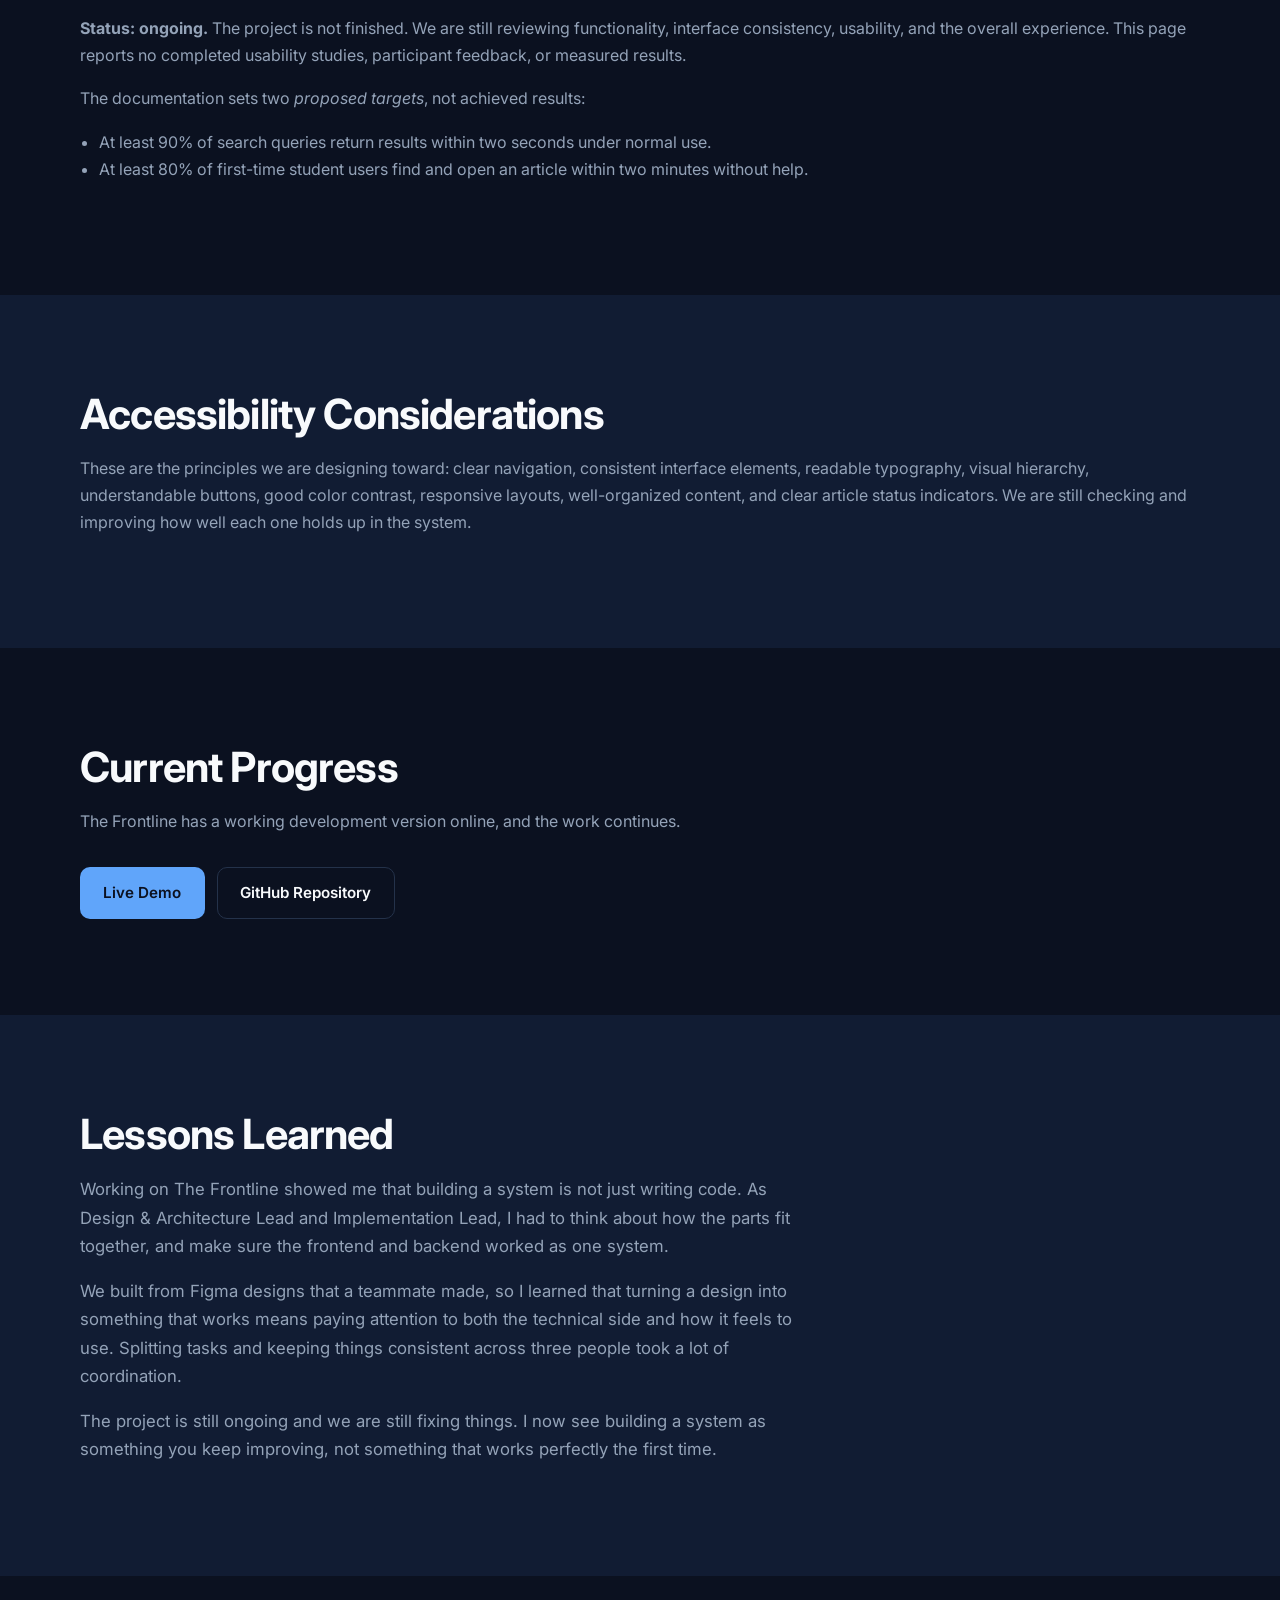
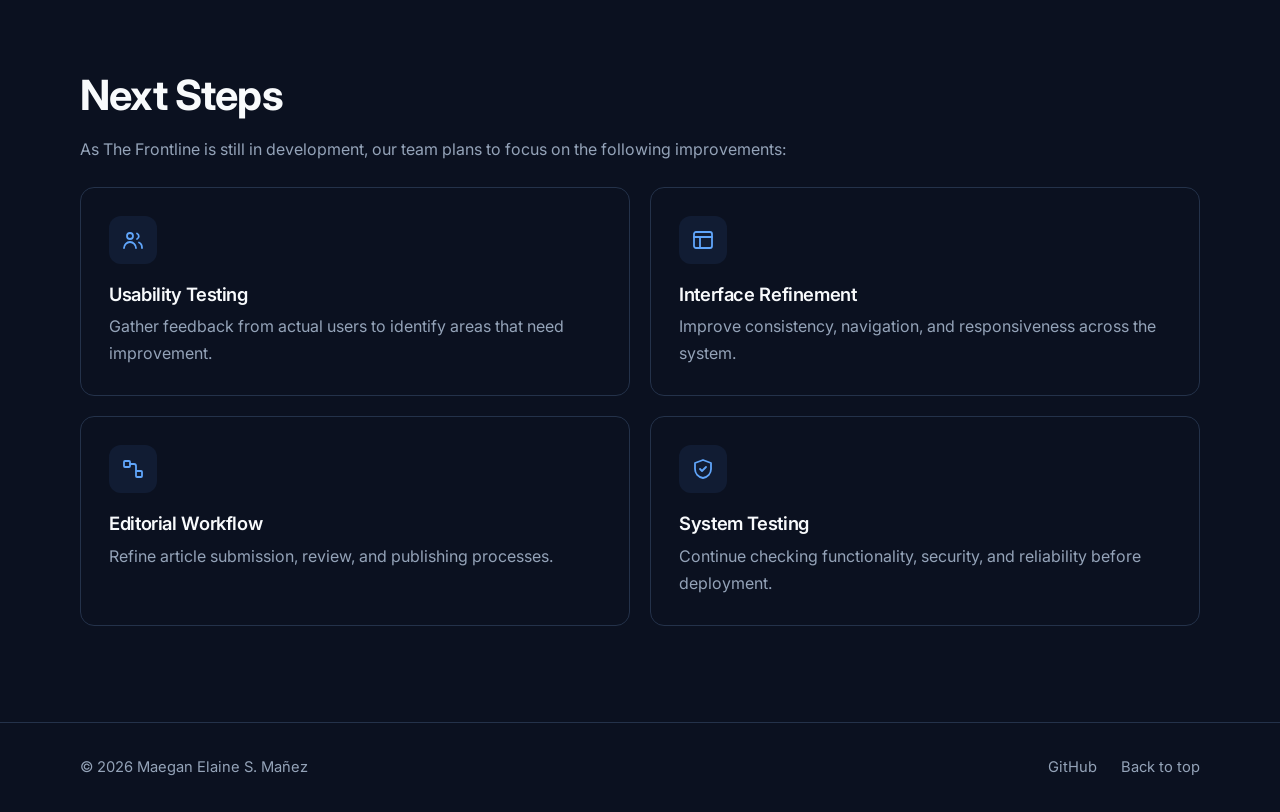
==== commit dd4ca4cf: "Update portfolio design, certificates, and favicon" ====
--- a/frontend/case-study.html
+++ b/frontend/case-study.html
@@ -5,6 +5,7 @@
 <meta name="viewport" content="width=device-width, initial-scale=1">
 <title>The Frontline UX Case Study | Maegan Elaine S. Mañez</title>
 <meta name="description" content="UX case study of The Frontline, a CMS and digital archive for campus journalism, by Maegan Elaine S. Mañez.">
+<link rel="icon" type="image/png" href="./assets/mm-logo.png?v=5">
 <link rel="preconnect" href="https://fonts.googleapis.com">
 <link rel="preconnect" href="https://fonts.gstatic.com" crossorigin>
 <link href="https://fonts.googleapis.com/css2?family=Inter:wght@400;500;600;700;800&display=swap" rel="stylesheet">
@@ -28,7 +29,7 @@
 <section class="section"><div class="container reveal"><h2>Overview</h2><div class="two-col"><div><p>The Frontline is a web-based content management system that helps tertiary-level student publications manage their editorial workflow and keep what they publish. We built it for Software Engineering 2. The idea came from how a real student publication works, because one of our teammates has hands-on production experience.</p><p>It is meant for publication staff (writers and the editorial board) and for readers. Faculty and alumni could also use it to look back at campus journalism.</p></div>
 <div><h3>Team TriDev</h3><ul class="plain"><li>Samantha A. Suñga: Team Lead and Requirements Lead</li><li>Maegan Elaine S. Mañez: Design &amp; Architecture Lead and Implementation Lead</li><li>Renz Mark D. Sabeniano: Testing &amp; Quality Lead and Implementation Support</li></ul></div></div>
 <p class="note">My part: I contributed to the system architecture and worked with my teammates on the frontend and backend. A teammate made the Figma interface designs. I did not build the whole system on my own.</p></div></section><section class="section alt"><div class="container reveal"><h2>Problem and Context</h2><p>Campus publications run into a few recurring problems:</p><ul class="plain"><li>Editorial work is spread across chats, documents, and folders.</li><li>It is hard to track article versions and approval status.</li><li>There is no central place to manage content.</li><li>Old articles are hard to find.</li><li>Publication records can get lost when staff members change.</li><li>Historical content is hard to reach in an organized way.</li></ul><p>For Gordon College's student publication, The Forefront, Facebook has been the easy-to-reach record of past content because there was no structured digital archive.</p></div></section><section class="section"><div class="container reveal"><h2>Goals</h2><ul class="plain"><li>Bring article and content management into one place.</li><li>Improve the editorial workflow.</li><li>Make published articles easier to find.</li><li>Preserve campus journalism through a digital archive.</li><li>Offer a friendly news platform for readers.</li><li>Keep records of article status changes.</li></ul><p>In short, an organized workspace for staff and an accessible news portal for readers.</p></div></section><section class="section alt"><div class="container reveal"><h2>Target Users and Research Approach</h2><p>The system was shaped by how a working student publication runs and by the user roles we identified from it. We did not run formal interviews or surveys, and this page reports no research findings. The personas below are our assumptions about the intended roles.</p><h3>Provisional Design Personas</h3><div class="grid three"><article class="card persona"><h3>Student Reader</h3><dl><dt>Role</dt><dd>Reads campus news without needing an account.</dd><dt>Goals and needs</dt><dd>Find and read articles quickly; see older publications.</dd><dt>Potential frustrations</dt><dd>Hard to find old articles; scattered posts.</dd><dt>Typical tasks</dt><dd>Browse, search, read, open archived issues.</dd><dt>Problem statement</dt><dd>A student reader needs a simple way to find campus news and past articles because content is spread across social media.</dd></dl></article><article class="card persona"><h3>Correspondent / Writer</h3><dl><dt>Role</dt><dd>Writes articles and sends them for review.</dd><dt>Goals and needs</dt><dd>Create and edit their own articles; know where each one stands.</dd><dt>Potential frustrations</dt><dd>Unclear article status; lost drafts and versions.</dd><dt>Typical tasks</dt><dd>Draft, edit, add media, submit, check status.</dd><dt>Problem statement</dt><dd>A correspondent needs one place to write, submit, and track articles because chats and documents make progress hard to follow.</dd></dl></article><article class="card persona"><h3>Editorial Board Member</h3><dl><dt>Role</dt><dd>Reviews and publishes content.</dd><dt>Goals and needs</dt><dd>See what is waiting for review; approve or reject; keep records.</dd><dt>Potential frustrations</dt><dd>Tracking versions and approvals across many channels.</dd><dt>Typical tasks</dt><dd>Review submissions, approve or reject, publish, oversee workflow.</dd><dt>Problem statement</dt><dd>An editor needs a clear review and publishing workflow because approvals and versions are hard to track in separate tools.</dd></dl></article></div></div></section><section class="section"><div class="container reveal"><h2>Illustrative User Journey Map</h2><p>One workflow: a correspondent creates an article and submits it for review. This is an illustration based on the documented workflow, not a validated research result.</p><div class="journey"><article class="stage"><h3>1. Access the dashboard</h3><dl><dt>Action</dt><dd>Logs in and opens the correspondent dashboard.</dd><dt>Expected feeling</dt><dd>Wants to see their articles quickly.</dd><dt>Possible pain point</dt><dd>Not sure where to start.</dd><dt>Opportunity</dt><dd>A clear dashboard with an obvious create action.</dd></dl></article><article class="stage"><h3>2. Create an article</h3><dl><dt>Action</dt><dd>Starts a new article and enters its basic details.</dd><dt>Expected feeling</dt><dd>Focused, wants a simple form.</dd><dt>Possible pain point</dt><dd>Too many fields slow them down.</dd><dt>Opportunity</dt><dd>Ask only for essential details first.</dd></dl></article><article class="stage"><h3>3. Enter and format content</h3><dl><dt>Action</dt><dd>Writes the article body and formats it.</dd><dt>Expected feeling</dt><dd>Worried about losing their work.</dd><dt>Possible pain point</dt><dd>Unclear whether the draft is saved.</dd><dt>Opportunity</dt><dd>Familiar editing tools and a visible save state.</dd></dl></article><article class="stage"><h3>4. Add media</h3><dl><dt>Action</dt><dd>Uploads photos or other media for the article.</dd><dt>Expected feeling</dt><dd>Unsure which files are accepted.</dd><dt>Possible pain point</dt><dd>Upload problems with no explanation.</dd><dt>Opportunity</dt><dd>Clear upload feedback and error messages.</dd></dl></article><article class="stage"><h3>5. Submit for review</h3><dl><dt>Action</dt><dd>Submits the article to the editorial board.</dd><dt>Expected feeling</dt><dd>Wants proof that it went through.</dd><dt>Possible pain point</dt><dd>Not knowing if the submission worked.</dd><dt>Opportunity</dt><dd>A confirmation message and a status change.</dd></dl></article><article class="stage"><h3>6. Check article status</h3><dl><dt>Action</dt><dd>Returns to see where the article stands.</dd><dt>Expected feeling</dt><dd>Waiting and curious.</dd><dt>Possible pain point</dt><dd>No idea if editors have looked at it.</dd><dt>Opportunity</dt><dd>Visible status labels and a status history.</dd></dl></article></div></div></section><section class="section alt"><div class="container reveal"><h2>Design Process</h2><ol class="timeline"><li><strong>Understanding the problems.</strong> We looked at how a student publication works, since one teammate had firsthand production experience.</li><li><strong>Identifying roles and requirements.</strong> We separated writers, editors, and readers and listed what each needs.</li><li><strong>Planning the architecture.</strong> We split the system into a staff application and a public news portal sharing one backend.</li><li><strong>Designing in Figma.</strong> A teammate created the interface designs. I did not make the Figma designs.</li><li><strong>Building frontend and backend.</strong> We implemented the designs and the system functions together.</li><li><strong>Integrating components.</strong> We connected both applications to the shared Firebase services.</li><li><strong>Testing and refinement.</strong> Ongoing. We keep reviewing functionality, consistency, and usability.</li></ol></div></section><section class="section"><div class="container reveal"><h2>System Architecture</h2><p>The system has two applications that serve different people and share one Firebase backend.</p><div class="arch"><div class="arch-row"><div class="arch-box"><h3>Content Management Application (CMA)</h3><p>Used by publication staff to create, edit, review, organize, and manage articles.</p></div><div class="arch-box"><h3>Content Delivery Application (CDA)</h3><p>A public news portal where readers browse, search, and read published articles.</p></div></div><div class="arch-link">Both connect to the shared backend</div><div class="arch-box base"><h3>Firebase</h3><p>Authentication, Cloud Firestore, Firebase Storage</p></div></div>
-<h3 style="margin-top:1.5rem">Documented technologies</h3><ul class="chips"><li>Python</li><li>Flask</li><li>Firebase Authentication</li><li>Cloud Firestore</li><li>Firebase Storage</li><li>HTML</li><li>CSS</li><li>JavaScript</li><li>Figma (interface design)</li></ul></div></section><section class="section alt"><div class="container reveal"><h2>Interface Design and Features</h2><div class="two-col"><div><h3>Figma designs</h3><p>The interface designs were made in Figma by a teammate. We used them as the reference when building the frontend. I have no screenshots to show here yet, so this page does not include any.</p></div><div><h3>Documented features</h3><ul class="plain"><li>Article creation and editing</li><li>Editorial review and publishing</li><li>Article status tracking</li><li>Audit logs</li><li>Searchable news articles and digital archives</li><li>Media management</li><li>Role-based access</li><li>Public news portal</li></ul></div></div><p>These come from our project documentation. The system is still in development, so not every item is final. The interface is meant to give writers a place to draft and track work, editors a place to review, and readers a simple way to browse and search.</p></div></section><section class="section"><div class="container reveal"><h2>Ongoing Evaluation and Refinement</h2><p><strong>Status: ongoing.</strong> The project is not finished. We are still reviewing functionality, interface consistency, usability, and the overall experience. This page reports no completed usability studies, participant feedback, or measured results.</p><p>The documentation sets two <em>proposed targets</em>, not achieved results:</p><ul class="plain"><li>At least 90% of search queries return results within two seconds under normal use.</li><li>At least 80% of first-time student users find and open an article within two minutes without help.</li></ul></div></section><section class="section alt"><div class="container reveal"><h2>Accessibility Considerations</h2><p>These are the principles we are designing toward: clear navigation, consistent interface elements, readable typography, visual hierarchy, understandable buttons, good color contrast, responsive layouts, well-organized content, and clear article status indicators. We are still checking and improving how well each one holds up in the system.</p></div></section><section class="section"><div class="container reveal"><h2>Current Progress</h2><p>The Frontline has a working development version online, and the work continues.</p><div class="btn-row"><a class="btn primary" href="https://softeng-jet.vercel.app/index.html?section=News" target="_blank" rel="noopener noreferrer">Live Demo</a><a class="btn ghost" href="https://github.com/max-sng/The-Frontline-CMS-and-Digital-Archive" target="_blank" rel="noopener noreferrer">GitHub Repository</a></div></div></section><section class="section alt"><div class="container reveal"><h2>Lessons Learned</h2><div class="narrow"><p>Working on The Frontline showed me that building a system is not just writing code. As Design &amp; Architecture Lead and Implementation Lead, I had to think about how the parts fit together, and make sure the frontend and backend worked as one system.</p><p>We built from Figma designs that a teammate made, so I learned that turning a design into something that works means paying attention to both the technical side and how it feels to use. Splitting tasks and keeping things consistent across three people took a lot of coordination.</p><p>The project is still ongoing and we are still fixing things. I now see building a system as something you keep improving, not something that works perfectly the first time.</p></div></div></section><section class="section"><div class="container reveal"><h2>Future Improvements (Proposed)</h2><ul class="plain"><li>Continue usability testing and gather real user feedback</li><li>Improve interface consistency</li><li>Refine mobile responsiveness</li><li>Strengthen security and privacy</li><li>Improve the editorial workflow</li><li>Expand archive functionality</li><li>Run pilot evaluations</li></ul><p>These are ongoing or proposed. None are claimed as finished.</p></div></section>
+<h3 style="margin-top:1.5rem">Documented technologies</h3><ul class="chips"><li>Python</li><li>Flask</li><li>Firebase Authentication</li><li>Cloud Firestore</li><li>Firebase Storage</li><li>HTML</li><li>CSS</li><li>JavaScript</li><li>Figma (interface design)</li></ul></div></section><section class="section alt"><div class="container reveal"><h2>Interface Design and Features</h2><div class="two-col"><div><h3>Figma designs</h3><p>The interface designs were made in Figma by a teammate. We used them as the reference when building the frontend. I have no screenshots to show here yet, so this page does not include any.</p></div><div><h3>Documented features</h3><ul class="plain"><li>Article creation and editing</li><li>Editorial review and publishing</li><li>Article status tracking</li><li>Audit logs</li><li>Searchable news articles and digital archives</li><li>Media management</li><li>Role-based access</li><li>Public news portal</li></ul></div></div><p>These come from our project documentation. The system is still in development, so not every item is final. The interface is meant to give writers a place to draft and track work, editors a place to review, and readers a simple way to browse and search.</p></div></section><section class="section"><div class="container reveal"><h2>Ongoing Evaluation and Refinement</h2><p><strong>Status: ongoing.</strong> The project is not finished. We are still reviewing functionality, interface consistency, usability, and the overall experience. This page reports no completed usability studies, participant feedback, or measured results.</p><p>The documentation sets two <em>proposed targets</em>, not achieved results:</p><ul class="plain"><li>At least 90% of search queries return results within two seconds under normal use.</li><li>At least 80% of first-time student users find and open an article within two minutes without help.</li></ul></div></section><section class="section alt"><div class="container reveal"><h2>Accessibility Considerations</h2><p>These are the principles we are designing toward: clear navigation, consistent interface elements, readable typography, visual hierarchy, understandable buttons, good color contrast, responsive layouts, well-organized content, and clear article status indicators. We are still checking and improving how well each one holds up in the system.</p></div></section><section class="section"><div class="container reveal"><h2>Current Progress</h2><p>The Frontline has a working development version online, and the work continues.</p><div class="btn-row"><a class="btn primary" href="https://softeng-jet.vercel.app/index.html?section=News" target="_blank" rel="noopener noreferrer">Live Demo</a><a class="btn ghost" href="https://github.com/max-sng/The-Frontline-CMS-and-Digital-Archive" target="_blank" rel="noopener noreferrer">GitHub Repository</a></div></div></section><section class="section alt"><div class="container reveal"><h2>Lessons Learned</h2><div class="narrow"><p>Working on The Frontline showed me that building a system is not just writing code. As Design &amp; Architecture Lead and Implementation Lead, I had to think about how the parts fit together, and make sure the frontend and backend worked as one system.</p><p>We built from Figma designs that a teammate made, so I learned that turning a design into something that works means paying attention to both the technical side and how it feels to use. Splitting tasks and keeping things consistent across three people took a lot of coordination.</p><p>The project is still ongoing and we are still fixing things. I now see building a system as something you keep improving, not something that works perfectly the first time.</p></div></div></section><section class="section"><div class="container reveal"><h2>Next Steps</h2><p>As The Frontline is still in development, our team plans to focus on the following improvements:</p><div class="next-grid"><article class="card next-card"><div class="p-icon" aria-hidden="true"><svg viewBox="0 0 24 24"><circle cx="9" cy="8" r="3"/><path d="M3 20c0-3.3 2.7-6 6-6s6 2.7 6 6"/><path d="M16 5.5a3 3 0 0 1 0 5.5M18 14.5c2 .8 3 2.6 3 5.5"/></svg></div><h3>Usability Testing</h3><p>Gather feedback from actual users to identify areas that need improvement.</p></article><article class="card next-card"><div class="p-icon" aria-hidden="true"><svg viewBox="0 0 24 24"><rect x="3" y="4" width="18" height="16" rx="2"/><path d="M3 9h18M9 9v11"/></svg></div><h3>Interface Refinement</h3><p>Improve consistency, navigation, and responsiveness across the system.</p></article><article class="card next-card"><div class="p-icon" aria-hidden="true"><svg viewBox="0 0 24 24"><rect x="3" y="4" width="6" height="6" rx="1"/><rect x="15" y="14" width="6" height="6" rx="1"/><path d="M9 7h4a2 2 0 0 1 2 2v5"/></svg></div><h3>Editorial Workflow</h3><p>Refine article submission, review, and publishing processes.</p></article><article class="card next-card"><div class="p-icon" aria-hidden="true"><svg viewBox="0 0 24 24"><path d="M12 3l8 3v6c0 4.5-3.2 8-8 9-4.8-1-8-4.5-8-9V6z"/><path d="M9 12l2 2 4-4"/></svg></div><h3>System Testing</h3><p>Continue checking functionality, security, and reliability before deployment.</p></article></div></div></section>
 </main>
 <footer class="footer"><div class="container foot-inner"><p>&copy; <span id="year"></span> Maegan Elaine S. Mañez</p><div class="foot-links"><a href="https://github.com/MaeganManez" target="_blank" rel="noopener noreferrer">GitHub</a><a href="#main">Back to top</a></div></div></footer>
 <script src="script.js"></script>
--- a/frontend/style.css
+++ b/frontend/style.css
@@ -35,7 +35,7 @@
 .subtitle{margin:1.25rem 0 1rem;font-size:clamp(1.1rem,2.4vw,1.5rem);font-weight:600;color:var(--accent)}
 .lead{max-width:560px;color:var(--muted);font-size:1.1rem}
 .btn-row{display:flex;flex-wrap:wrap;gap:.75rem;margin-top:2rem;align-items:center}
-.btn{display:inline-flex;align-items:center;gap:.5rem;padding:.75rem 1.4rem;border-radius:10px;font-weight:600;font-size:.95rem;border:1px solid transparent;transition:transform .2s,background .2s,border-color .2s,color .2s}
+.btn{display:inline-flex;align-items:center;gap:.5rem;padding:.75rem 1.4rem;border-radius:10px;font-weight:600;font-size:.95rem;background:transparent;font-family:inherit;cursor:pointer;border:1px solid transparent;transition:transform .2s,background .2s,border-color .2s,color .2s}
 .btn.primary{background:var(--accent);color:var(--on-accent)}
 .btn.primary:hover{transform:translateY(-2px)}
 .btn.ghost{border-color:var(--line);color:var(--text)}
@@ -60,15 +60,21 @@
 .chips{list-style:none;margin:0;padding:0;display:flex;flex-wrap:wrap;gap:.5rem}
 .chips li{padding:.3rem .8rem;border:1px solid var(--line);border-radius:999px;font-size:.88rem;color:var(--muted);background:var(--bg2)}
 .alt .chips li{background:var(--bg2)}
-.project{display:flex;flex-direction:column;align-items:flex-start}
-.project p{color:var(--muted);flex:1}
-.project .chips{margin-bottom:1.5rem}
+.projects-grid{display:grid;grid-template-columns:repeat(2,1fr);gap:1.25rem}
+.project.featured{grid-column:1/-1;border-color:var(--accent)}
+.project h3{font-size:1.2rem;margin:0}
+.p-head{display:flex;flex-wrap:wrap;justify-content:space-between;align-items:flex-start;gap:.75rem;margin-bottom:.75rem}
+.badges{display:flex;flex-wrap:wrap;gap:.5rem}
+.sub{color:var(--muted);margin:.25rem 0 1rem!important;font-size:.95rem}
+.divider{border:0;border-top:1px solid var(--line);margin:1rem 0}
 .p-icon,.c-icon{display:grid;place-items:center;width:48px;height:48px;border-radius:12px;background:var(--bg2);color:var(--accent);margin-bottom:1.25rem}
 .alt .p-icon{background:var(--bg2)}
 .p-icon svg,.c-icon svg{width:1.5rem;height:1.5rem}
-.cert{display:flex;flex-direction:column;align-items:flex-start}
-.cert h3{margin-bottom:1.5rem}
-.cert .btn{margin-top:auto}
+.cert{display:flex;flex-direction:column;align-items:flex-start;padding:1.5rem}
+.cert h3{margin:0 0 1.25rem;font-size:1.1rem}
+.cert .c-icon{width:40px;height:40px;margin-bottom:1rem}
+.cert .c-icon svg{width:1.25rem;height:1.25rem}
+.cert-label{margin:0 0 .25rem;font-size:.75rem;font-weight:600;letter-spacing:.08em;text-transform:uppercase;color:var(--muted)}
 .contact{display:flex;align-items:center;gap:1rem}
 .contact svg{width:1.6rem;height:1.6rem;color:var(--accent)}
 .contact span{display:flex;flex-direction:column;color:var(--muted);font-size:.95rem;overflow-wrap:anywhere}
@@ -99,25 +105,18 @@
 }
 
 /* Projects v2 */
-.project.featured{grid-column:1/-1;border-color:var(--accent)}
-.project h3{display:flex;flex-wrap:wrap;gap:.5rem .75rem;align-items:center}
 .badge{font-size:.75rem;font-weight:600;padding:.2rem .65rem;border-radius:999px;background:var(--accent);color:var(--on-accent)}
 .badge.soft{background:transparent;border:1px solid var(--accent);color:var(--accent)}
 .meta{display:grid;gap:.25rem;margin:0 0 1rem;font-size:.92rem}
 .meta div{display:flex;gap:.75rem}
 .meta dt{min-width:5.5rem;color:var(--muted)}
 .meta dd{margin:0}
-.project .btn-row{margin-top:auto}
-.project .chips{margin:0 0 1.5rem}
 .small{font-size:.85rem}
 /* Modal */
 .modal{position:fixed;inset:0;z-index:100;display:grid;place-items:center;padding:1rem;background:rgba(2,6,23,.7)}
 .modal[hidden]{display:none}
-.modal-box{display:flex;flex-direction:column;width:min(960px,100%);height:min(90vh,900px);background:var(--bg);border:1px solid var(--line);border-radius:14px;overflow:hidden}
 .modal-head{display:flex;align-items:center;gap:.75rem;padding:.75rem 1rem;border-bottom:1px solid var(--line)}
 .modal-head h2{flex:1;font-size:1.05rem;margin:0}
-.modal-box object{flex:1;width:100%;border:0}
-.modal-fallback{padding:1.5rem;color:var(--muted)}
 /* Case study */
 .cs-hero{padding:5rem 0 3rem;border-bottom:1px solid var(--line)}
 .cs-hero h1{font-size:clamp(2.2rem,6vw,3.8rem);font-weight:800;max-width:18ch}
@@ -150,3 +149,27 @@
 .arch-link{text-align:center;color:var(--accent);font-size:.9rem;font-weight:600}
 .two-col{display:grid;grid-template-columns:repeat(auto-fit,minmax(min(100%,300px),1fr));gap:1.5rem}
 .cs-nav{display:flex;flex-wrap:wrap;gap:.75rem;margin-top:2rem}
+
+/* Next steps */
+.next-grid{display:grid;grid-template-columns:repeat(2,1fr);gap:1.25rem;margin-top:1.5rem}
+.next-card p{margin:0}
+@media (max-width:700px){.next-grid{grid-template-columns:1fr}}
+.project p{color:var(--muted);margin:0 0 1rem}
+.project .chips{margin:0 0 1rem}
+.project .btn-row{margin-top:0}
+.project .meta{margin-bottom:.75rem}
+@media (max-width:700px){.projects-grid{grid-template-columns:1fr}.project.featured{grid-column:auto}}
+/* Certificates */
+#certGrid{grid-template-columns:repeat(3,1fr)}
+@media (max-width:900px){#certGrid{grid-template-columns:repeat(2,1fr)}}
+@media (max-width:600px){#certGrid{grid-template-columns:1fr}}
+.btn.solid{background:#60A5FA;color:#0B1220;border-color:#60A5FA;font-weight:600}
+.btn.solid:hover{background:#7DB6FB;border-color:#7DB6FB}
+.btn.solid:focus-visible{outline:2px solid var(--text);outline-offset:3px}
+.modal-box{display:flex;flex-direction:column;width:min(1000px,100%);max-height:92vh;background:var(--bg);border:1px solid var(--line);border-radius:14px;overflow:hidden}
+.modal-body{flex:1;min-height:0;overflow:auto;padding:1rem;background:var(--bg2)}
+.cert-img{display:block;margin:0 auto;max-width:100%;max-height:calc(92vh - 10rem);width:auto;height:auto;object-fit:contain;border-radius:8px;cursor:zoom-in}
+.cert-img.zoomed{max-width:none;max-height:none;width:200%;cursor:zoom-out}
+.modal-foot{display:flex;flex-wrap:wrap;align-items:center;gap:.75rem;padding:.75rem 1rem;border-top:1px solid var(--line)}
+.modal-foot .spacer{flex:1}
+@media (max-width:600px){.modal-foot .spacer{display:none}.modal-foot .btn{flex:1;justify-content:center}}
